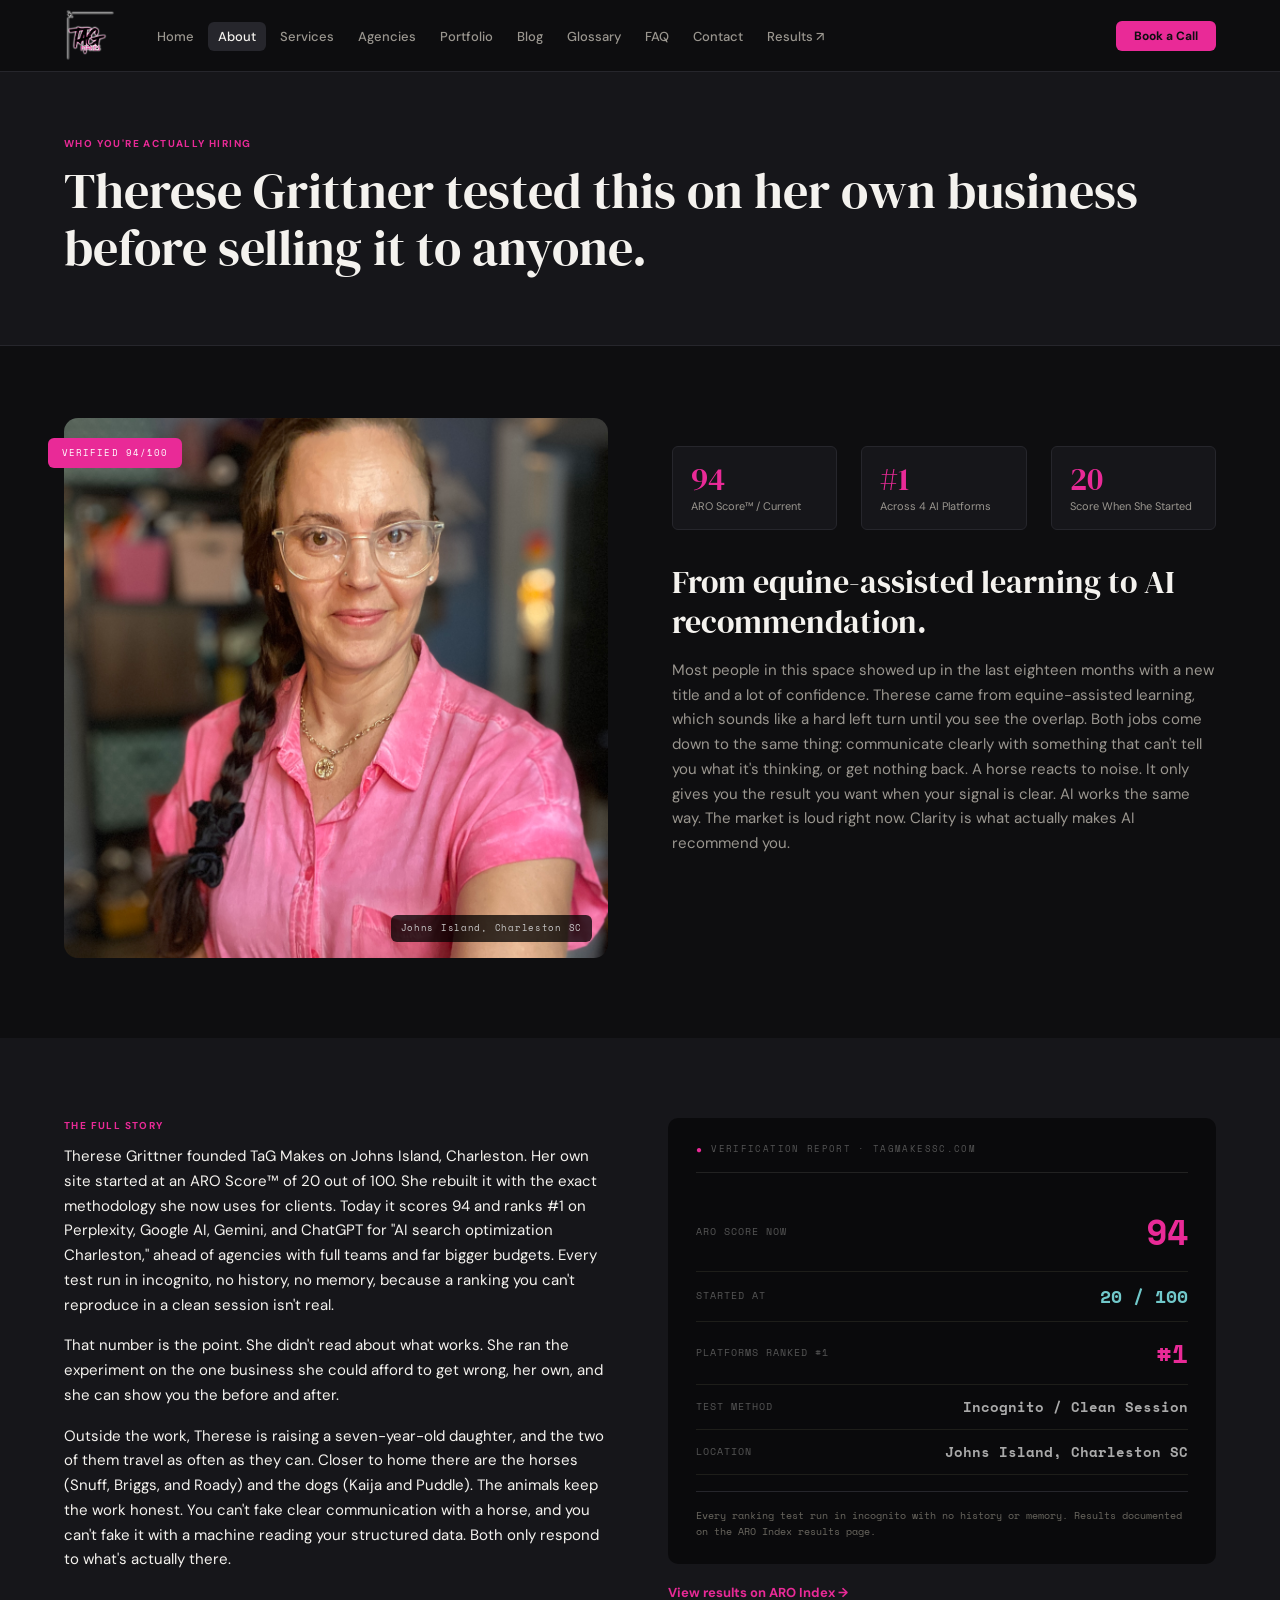
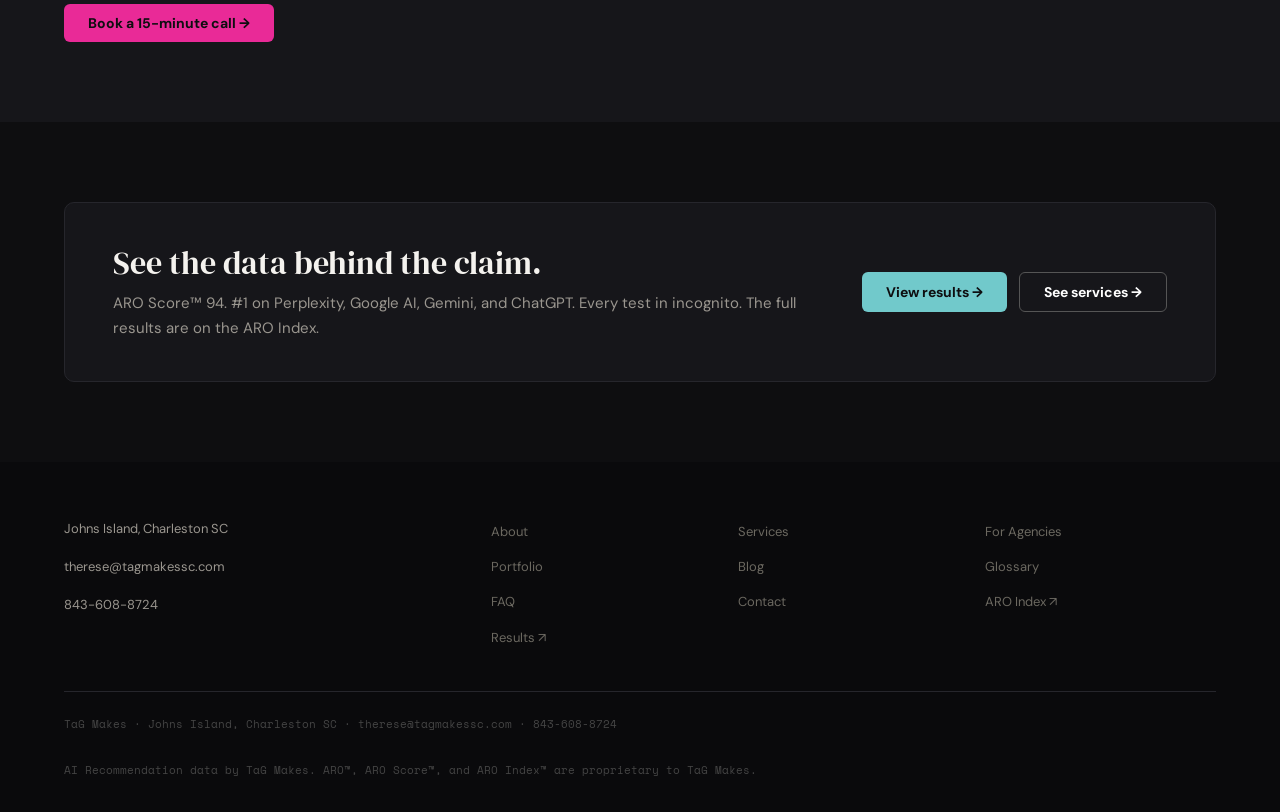
==== about.html @ 1ecbc543 "Initial commit: TaG Makes static site — 9 pages, dark theme, portfolio with real client entries Co-A" ====
<!DOCTYPE html>
<html lang="en">
<head>
  <meta charset="UTF-8">
  <meta name="viewport" content="width=device-width, initial-scale=1.0">
  <title>About Therese Grittner | TaG Makes</title>
  <meta name="description" content="Therese Grittner founded TaG Makes on Johns Island, Charleston. ARO Score 94. #1 AI search optimization. Tested the method on her own business first.">
  <link rel="preconnect" href="https://fonts.googleapis.com">
  <link rel="preconnect" href="https://fonts.gstatic.com" crossorigin>
  <link href="https://fonts.googleapis.com/css2?family=DM+Serif+Display&family=DM+Sans:wght@300;400;500;600;700&family=Space+Mono:wght@400;700&display=swap" rel="stylesheet">
  <link rel="stylesheet" href="assets/css/styles.css">
  <link rel="canonical" href="https://tagmakessc.com/about.html">
  <link rel="icon" type="image/png" sizes="64x64" href="assets/images/favicon-64.png">
  <link rel="icon" type="image/png" sizes="32x32" href="assets/images/favicon-32.png">
  <link rel="apple-touch-icon" href="assets/images/apple-touch-icon.png">
  <meta property="og:type" content="website">
  <meta property="og:site_name" content="TaG Makes">
  <meta property="og:title" content="About Therese Grittner | TaG Makes">
  <meta property="og:description" content="Therese Grittner founded TaG Makes on Johns Island, Charleston. ARO Score 94. #1 AI search optimization. Tested the method on her own business first.">
  <meta property="og:url" content="https://tagmakessc.com/about.html">
  <meta property="og:image" content="https://tagmakessc.com/assets/images/logo.png">
  <meta name="twitter:card" content="summary">
  <meta name="twitter:title" content="About Therese Grittner | TaG Makes">
  <meta name="twitter:description" content="Therese Grittner founded TaG Makes on Johns Island, Charleston. ARO Score 94. #1 AI search optimization.">

  <!-- JSON-LD Schemas -->
  <script type="application/ld+json">
  {
    "@context": "https://schema.org",
    "@type": "WebPage",
    "name": "About Therese Grittner | TaG Makes",
    "url": "https://tagmakessc.com/about.html",
    "author": {
      "@type": "Person",
      "name": "Therese Grittner"
    },
    "publisher": {
      "@type": "Organization",
      "name": "TaG Makes"
    }
  }
  </script>
  <script type="application/ld+json">
  {
    "@context": "https://schema.org",
    "@type": "LocalBusiness",
    "name": "TaG Makes",
    "url": "https://tagmakessc.com",
    "telephone": "843-608-8724",
    "email": "therese@tagmakessc.com",
    "address": {
      "@type": "PostalAddress",
      "streetAddress": "Johns Island",
      "addressLocality": "Charleston",
      "addressRegion": "SC",
      "addressCountry": "US"
    },
    "founder": {
      "@type": "Person",
      "name": "Therese Grittner"
    }
  }
  </script>
</head>
<body>

  <!-- NAV -->
  <nav class="navbar">
    <div class="nav-inner">
      <a href="index.html" class="nav-logo">
        <span class="logo-shimmer"><img src="assets/images/logo-outline.png" alt="TaG Makes"></span>
      </a>
      <button class="nav-toggle" aria-label="Toggle menu">☰</button>
      <ul class="nav-links">
        <li><a href="index.html">Home</a></li>
        <li><a href="about.html">About</a></li>
        <li><a href="services.html">Services</a></li>
        <li><a href="agencies.html">Agencies</a></li>
        <li><a href="portfolio.html">Portfolio</a></li>
        <li><a href="blog.html">Blog</a></li>
        <li><a href="glossary.html">Glossary</a></li>
        <li><a href="faq.html">FAQ</a></li>
        <li><a href="contact.html">Contact</a></li>
        <li><a href="https://aroindex.com/results" target="_blank" rel="noopener">Results ↗</a></li>
      </ul>
      <a href="https://calendar.app.google/eHQKyfF2PurXtnoN8" class="btn btn-pink btn-sm nav-cta" target="_blank" rel="noopener">Book a Call</a>
    </div>
  </nav>

  <!-- PAGE HEADER -->
  <div class="page-header">
    <div class="container">
      <div class="eyebrow">WHO YOU'RE ACTUALLY HIRING</div>
      <h1>Therese Grittner tested this on her own business before selling it to anyone.</h1>
    </div>
  </div>

  <!-- ABOUT HERO -->
  <section style="background: var(--cream-bg);">
    <div class="container">
      <div class="about-hero">
        <div class="about-photo">
          <img src="assets/images/therese1.jpg" alt="Therese Grittner, founder of TaG Makes, Johns Island Charleston SC">
          <div class="about-photo-badge">VERIFIED 94/100</div>
          <div class="about-photo-caption">Johns Island, Charleston SC</div>
        </div>
        <div class="about-body">
          <div class="about-stat-row">
            <div class="about-stat">
              <div class="num" data-count="94">94</div>
              <div class="lbl">ARO Score™ / Current</div>
            </div>
            <div class="about-stat">
              <div class="num">#1</div>
              <div class="lbl">Across 4 AI Platforms</div>
            </div>
            <div class="about-stat">
              <div class="num" data-count="20">20</div>
              <div class="lbl">Score When She Started</div>
            </div>
          </div>
          <h2 class="mt-32">From equine-assisted learning to AI recommendation.</h2>
          <p class="mt-16">Most people in this space showed up in the last eighteen months with a new title and a lot of confidence. Therese came from equine-assisted learning, which sounds like a hard left turn until you see the overlap. Both jobs come down to the same thing: communicate clearly with something that can't tell you what it's thinking, or get nothing back. A horse reacts to noise. It only gives you the result you want when your signal is clear. AI works the same way. The market is loud right now. Clarity is what actually makes AI recommend you.</p>
        </div>
      </div>
    </div>
  </section>

  <!-- THE STORY -->
  <section class="section white scroll-reveal">
    <div class="container">
      <div class="two-col">
        <div>
          <div class="eyebrow">THE FULL STORY</div>
          <p>Therese Grittner founded TaG Makes on Johns Island, Charleston. Her own site started at an ARO Score™ of 20 out of 100. She rebuilt it with the exact methodology she now uses for clients. Today it scores 94 and ranks #1 on Perplexity, Google AI, Gemini, and ChatGPT for "AI search optimization Charleston," ahead of agencies with full teams and far bigger budgets. Every test run in incognito, no history, no memory, because a ranking you can't reproduce in a clean session isn't real.</p>
          <p>That number is the point. She didn't read about what works. She ran the experiment on the one business she could afford to get wrong, her own, and she can show you the before and after.</p>
          <p>Outside the work, Therese is raising a seven-year-old daughter, and the two of them travel as often as they can. Closer to home there are the horses (Snuff, Briggs, and Roady) and the dogs (Kaija and Puddle). The animals keep the work honest. You can't fake clear communication with a horse, and you can't fake it with a machine reading your structured data. Both only respond to what's actually there.</p>
          <div class="mt-32">
            <a href="https://calendar.app.google/eHQKyfF2PurXtnoN8" class="btn btn-pink" target="_blank" rel="noopener">Book a 15-minute call →</a>
          </div>
        </div>
        <div>
          <div class="terminal-box scroll-reveal">
            <div class="terminal-header">Verification Report · tagmakessc.com</div>
            <div class="terminal-row">
              <span class="terminal-label">ARO SCORE NOW</span>
              <span class="terminal-value" style="font-size:2.2rem;"><span data-count="94">94</span></span>
            </div>
            <div class="terminal-row">
              <span class="terminal-label">STARTED AT</span>
              <span class="terminal-value teal">20 / 100</span>
            </div>
            <div class="terminal-row">
              <span class="terminal-label">PLATFORMS RANKED #1</span>
              <span class="terminal-value">#1</span>
            </div>
            <div class="terminal-row">
              <span class="terminal-label">TEST METHOD</span>
              <span class="terminal-value small">Incognito / Clean Session</span>
            </div>
            <div class="terminal-row">
              <span class="terminal-label">LOCATION</span>
              <span class="terminal-value small">Johns Island, Charleston SC</span>
            </div>
            <div class="proof-verified-note">Every ranking test run in incognito with no history or memory. Results documented on the ARO Index results page.</div>
          </div>
          <div class="mt-16">
            <a href="https://aroindex.com/results" target="_blank" rel="noopener" style="font-size:13px; color:var(--pink); font-weight:700;">View results on ARO Index →</a>
          </div>
        </div>
      </div>
    </div>
  </section>

  <!-- PROOF CALLOUT -->
  <section class="section cream scroll-reveal">
    <div class="container">
      <div class="cta-bar">
        <div>
          <h2>See the data behind the claim.</h2>
          <p>ARO Score™ 94. #1 on Perplexity, Google AI, Gemini, and ChatGPT. Every test in incognito. The full results are on the ARO Index.</p>
        </div>
        <div class="cta-bar-actions">
          <a href="https://aroindex.com/results" class="btn btn-teal" target="_blank" rel="noopener">View results →</a>
          <a href="services.html" class="btn btn-outline" style="color:#fff; border-color:#555;">See services →</a>
        </div>
      </div>
    </div>
  </section>

  <!-- FOOTER -->
  <footer class="footer">
    <div class="container">
      <div class="footer-inner">
        <div class="footer-brand">
          
          <p>Johns Island, Charleston SC</p>
          <p>therese@tagmakessc.com</p>
          <p>843-608-8724</p>
        </div>
        <div class="footer-links">
          <a href="about.html">About</a>
          <a href="services.html">Services</a>
          <a href="agencies.html">For Agencies</a>
          <a href="portfolio.html">Portfolio</a>
          <a href="blog.html">Blog</a>
          <a href="glossary.html">Glossary</a>
          <a href="faq.html">FAQ</a>
          <a href="contact.html">Contact</a>
          <a href="https://aroindex.com" target="_blank" rel="noopener">ARO Index ↗</a>
          <a href="https://aroindex.com/results" target="_blank" rel="noopener">Results ↗</a>
        </div>
      </div>
      <div class="footer-bottom">
        <p>TaG Makes · Johns Island, Charleston SC · therese@tagmakessc.com · 843-608-8724</p>
        <p>AI Recommendation data by TaG Makes. ARO™, ARO Score™, and ARO Index™ are proprietary to TaG Makes.</p>
      </div>
    </div>
  </footer>

  <script src="assets/js/main.js"></script>
</body>
</html>
---- assets/css/styles.css ----
/* ===================================================
   TaG MAKES — Design System + Retro Tech Researcher
   tagmakessc.com | DM Serif Display + DM Sans + Space Mono
   =================================================== */

/* ----- Google Fonts loaded in HTML head ----- */

/* ----- CSS Custom Properties ----- */
:root {
  --pink: #E92a97;
  --pink-hover: #c4157e;
  --teal: #71C9CB;
  --teal-hover: #50b5b7;
  --bg-base: #0E0E10;
  --surface: #16161A;
  --border: #26262C;
  --text-primary: #F4F2EE;
  --text-muted: #9A968F;
  /* Legacy aliases — existing HTML uses these via var() */
  --cream-bg: #0E0E10;
  --cream-card: #16161A;
  --white: #16161A;
  --ink: #F4F2EE;       /* was dark text; now primary text — color: var(--ink) will be light */
  --muted: #9A968F;
  --soft-muted: #6B6860;
  --border-dark: #2e2e36;
  --inner-border: #26262C;
  --charcoal: #F4F2EE;
  --score-pill-bg: #26262C;
  --terminal-bg: #0A0A0C;
  --terminal-green: #71C9CB;
  --dot-size: 1px;
  --dot-space: 22px;
  --paper-texture: rgba(0,0,0,0.2);
  --radius-sm: 6px;
  --radius-md: 10px;
  --radius-lg: 14px;
  --shadow-card: 0 2px 12px rgba(0,0,0,0.4);
  --shadow-lift: 0 6px 28px rgba(0,0,0,0.55);
  --max-width: 1120px;
  --nav-height: 72px;
}

/* ----- Reset ----- */
*, *::before, *::after { box-sizing: border-box; margin: 0; padding: 0; }
html { scroll-behavior: smooth; }
body {
  font-family: 'DM Sans', sans-serif;
  font-size: 15px;
  line-height: 1.65;
  color: #F4F2EE;
  background: #0E0E10;
}
img { max-width: 100%; height: auto; display: block; }
a { color: inherit; text-decoration: none; }
ul { list-style: none; }

/* ----- Container ----- */
.container {
  width: 100%;
  max-width: 100%;
  margin: 0 auto;
  padding: 0 clamp(24px, 5vw, 80px);
}

/* ----- Typography ----- */
h1, h2, h3, .serif { font-family: 'DM Serif Display', serif; font-weight: 400; }
h1 { font-size: clamp(2rem, 4.5vw, 3.1rem); line-height: 1.15; }
h2 { font-size: clamp(1.45rem, 2.8vw, 2rem); line-height: 1.25; }
h3 { font-size: 1.2rem; line-height: 1.3; }
p { margin-bottom: 1rem; }
p:last-child { margin-bottom: 0; }
.mono { font-family: 'Space Mono', monospace; }
strong { font-weight: 700; }

/* ----- Eyebrow Labels ----- */
.eyebrow {
  font-size: 10px;
  font-weight: 700;
  text-transform: uppercase;
  letter-spacing: 0.14em;
  color: var(--pink);
  margin-bottom: 10px;
  font-family: 'DM Sans', sans-serif;
}
.eyebrow.teal { color: var(--teal); }
.eyebrow.pink { color: var(--pink); }
.eyebrow.ink  { color: var(--muted); }

/* ----- Section Divider (Research Journal style) ----- */
.section-rule {
  display: flex;
  align-items: center;
  gap: 16px;
  margin-bottom: 48px;
}
.section-rule::before,
.section-rule::after {
  content: '';
  flex: 1;
  height: 1px;
  background: #26262C;
}
.section-rule span {
  font-family: 'Space Mono', monospace;
  font-size: 10px;
  color: #6B6860;
  text-transform: uppercase;
  letter-spacing: 0.1em;
  white-space: nowrap;
}

/* ----- Dot-Grid Background Texture ----- */
.dot-grid {
  background-image: radial-gradient(circle, #26262C var(--dot-size), transparent var(--dot-size));
  background-size: var(--dot-space) var(--dot-space);
}

/* ----- Buttons ----- */
.btn {
  display: inline-flex;
  align-items: center;
  gap: 8px;
  padding: 12px 24px;
  border-radius: var(--radius-sm);
  font-family: 'DM Sans', sans-serif;
  font-weight: 700;
  font-size: 14px;
  cursor: pointer;
  border: none;
  transition: all 0.2s ease;
  text-decoration: none;
  line-height: 1;
}
.btn:hover { transform: translateY(-1px); }
.btn-pink  { background: var(--pink); color: #0E0E10; }
.btn-pink:hover  { background: var(--pink-hover); }
.btn-dark  { background: #0A0A0C; color: #F4F2EE; }
.btn-dark:hover  { background: #16161A; }
.btn-teal  { background: var(--teal); color: #0E0E10; }
.btn-teal:hover  { background: var(--teal-hover); }
.btn-outline {
  background: transparent;
  color: var(--pink);
  border: 1.5px solid var(--pink);
}
.btn-outline:hover { background: rgba(233,42,151,0.08); border-color: var(--pink); }
.btn-sm { padding: 9px 18px; font-size: 12px; }
.btn-lg { padding: 16px 32px; font-size: 15px; }

/* ----- Cards ----- */
.card {
  background: var(--surface);
  border: 1.5px solid var(--border);
  border-radius: var(--radius-md);
  padding: 24px 28px;
  box-shadow: var(--shadow-card);
}
.card-inner {
  background: #0E0E10;
  border: 1.5px solid var(--border);
  border-radius: var(--radius-sm);
  padding: 16px 20px;
}

/* ----- Score Pill ----- */
.score-pill {
  display: inline-flex;
  align-items: center;
  justify-content: center;
  background: #26262C;
  color: #F4F2EE;
  border-radius: var(--radius-sm);
  padding: 5px 12px;
  font-family: 'DM Serif Display', serif;
  font-size: 1.1rem;
  min-width: 52px;
}

/* ----- Rank Pills ----- */
.rank-pill {
  display: inline-flex;
  min-width: 34px;
  height: 34px;
  align-items: center;
  justify-content: center;
  border-radius: 999px;
  font-weight: 700;
  font-size: 13px;
  background: var(--surface);
  border: 1.5px solid var(--border);
  color: var(--muted);
}
.rank-pill.rank-1 { background: rgba(233,42,151,0.1); border-color: var(--pink); color: var(--pink); }
.rank-pill.rank-2 { background: rgba(113,201,203,0.1); border-color: var(--teal); color: var(--teal); }

/* ----- Terminal Stats Box (Retro Tech) ----- */
.terminal-box {
  background: var(--terminal-bg);
  border-radius: var(--radius-md);
  padding: 24px 28px;
  font-family: 'Space Mono', monospace;
}
.terminal-header {
  font-size: 9px;
  color: #555;
  text-transform: uppercase;
  letter-spacing: 0.15em;
  margin-bottom: 20px;
  padding-bottom: 14px;
  border-bottom: 1px solid #222;
  display: flex;
  align-items: center;
  gap: 8px;
}
.terminal-header::before {
  content: '●';
  color: var(--pink);
  font-size: 10px;
}
.terminal-row {
  display: flex;
  justify-content: space-between;
  align-items: center;
  padding: 10px 0;
  border-bottom: 1px solid #1e1e1a;
}
.terminal-row:last-child { border-bottom: none; }
.terminal-label { font-size: 10px; color: #555; text-transform: uppercase; letter-spacing: 0.1em; }
.terminal-value { font-size: 1.6rem; color: var(--pink); font-weight: 700; }
.terminal-value.teal { color: var(--teal); font-size: 1.1rem; }
.terminal-value.small { font-size: 0.9rem; color: #aaa; }

/* ----- Browser Screenshot Frame (Proof) ----- */
.proof-frame {
  border: 1.5px solid var(--border);
  border-radius: var(--radius-md);
  overflow: hidden;
  box-shadow: var(--shadow-lift);
}
.proof-frame-bar {
  background: var(--surface);
  padding: 10px 14px;
  display: flex;
  align-items: center;
  gap: 8px;
  border-bottom: 1.5px solid var(--border);
}
.proof-frame-dot {
  width: 11px; height: 11px;
  border-radius: 50%;
  background: #26262C;
  flex-shrink: 0;
}
.proof-frame-url {
  font-family: 'Space Mono', monospace;
  font-size: 10px;
  color: #9A968F;
  background: #0A0A0C;
  border: 1px solid var(--border);
  border-radius: 4px;
  padding: 4px 10px;
  flex: 1;
  overflow: hidden;
  white-space: nowrap;
  text-overflow: ellipsis;
}
.proof-frame img { width: 100%; display: block; }

/* ----- Research Tag (Retro filing-card label) ----- */
.research-tag {
  display: inline-flex;
  align-items: center;
  gap: 6px;
  font-family: 'Space Mono', monospace;
  font-size: 9px;
  text-transform: uppercase;
  letter-spacing: 0.1em;
  color: #9A968F;
  border: 1px solid #26262C;
  border-radius: 4px;
  padding: 3px 9px;
  background: #16161A;
}
.research-tag.pink { color: var(--pink); border-color: var(--pink); background: rgba(233,42,151,0.08); }
.research-tag.teal { color: var(--teal); border-color: var(--teal); background: rgba(113,201,203,0.08); }

/* ===================== NAVIGATION ===================== */
.navbar {
  position: sticky;
  top: 0;
  z-index: 100;
  background: rgba(14,14,16,0.95);
  backdrop-filter: blur(12px);
  -webkit-backdrop-filter: blur(12px);
  border-bottom: 1.5px solid var(--border);
  height: var(--nav-height);
}
.nav-inner {
  display: flex;
  align-items: center;
  gap: 32px;
  height: var(--nav-height);
  width: 100%;
  padding: 0 clamp(24px, 5vw, 80px);
}
.nav-logo img,
.nav-logo video { height: 64px; width: auto; display: block; }

/* ----- Logo glow pulse animation ----- */
.logo-shimmer {
  display: inline-block;
  position: relative;
}
.logo-shimmer img {
  display: block;
  height: 64px;
  width: auto;
  animation: logo-glow 3s ease-in-out infinite;
}
@keyframes logo-glow {
  0%   { filter: drop-shadow(0 0 4px rgba(233,42,151,0.3)); }
  50%  { filter: drop-shadow(0 0 12px rgba(233,42,151,0.75)) drop-shadow(0 0 24px rgba(233,42,151,0.35)); }
  100% { filter: drop-shadow(0 0 4px rgba(233,42,151,0.3)); }
}
.nav-links {
  display: flex;
  align-items: center;
  gap: 4px;
  flex: 1;
}
.nav-links a {
  font-size: 13px;
  font-weight: 500;
  color: #9A968F;
  padding: 6px 10px;
  border-radius: 6px;
  transition: color 0.15s, background 0.15s;
}
.nav-links a:hover,
.nav-links a.active { color: #F4F2EE; background: #26262C; }
.nav-cta { margin-left: auto; flex-shrink: 0; }
.nav-toggle {
  display: none;
  background: none;
  border: none;
  cursor: pointer;
  padding: 8px;
  color: #F4F2EE;
  font-size: 22px;
  margin-left: auto;
}

/* ===================== HERO ===================== */
.hero {
  overflow: hidden;
  position: relative;
}

/* Split hero — text left, photo right, full viewport height */
.hero-split {
  min-height: 80vh;
  display: grid;
  grid-template-columns: 1fr 1fr;
  padding: 0;
  gap: 0;
}

/* Left: all text content, vertically centered */
.hero-split-left {
  display: flex;
  flex-direction: column;
  justify-content: center;
  padding: 80px clamp(32px, 4vw, 64px) 80px clamp(24px, 5vw, 80px);
  position: relative;
  z-index: 2;
}
.hero-split-left .eyebrow { margin-bottom: 18px; }
.hero-split-left h1 {
  font-size: clamp(2.2rem, 3.8vw, 3.6rem);
  line-height: 1.1;
  margin-bottom: 24px;
}
.hero-sub {
  font-size: 16px;
  color: var(--muted);
  line-height: 1.7;
  margin-bottom: 36px;
  max-width: 520px;
}
.hero-actions {
  display: flex;
  gap: 12px;
  flex-wrap: wrap;
  align-items: center;
}
.hero-score-float {
  display: inline-flex;
  align-items: center;
  gap: 12px;
  background: var(--surface);
  border: 1.5px solid var(--border);
  border-radius: var(--radius-md);
  padding: 12px 18px;
  box-shadow: 0 4px 20px rgba(0,0,0,0.5);
  width: fit-content;
}
.score-big {
  font-family: 'DM Serif Display', serif;
  font-size: 2.2rem;
  color: var(--pink);
  line-height: 1;
}
.score-label {
  font-size: 11px;
  color: var(--muted);
  line-height: 1.3;
}
.score-label strong {
  display: block;
  color: #F4F2EE;
  font-size: 13px;
}

/* Right: photo fills height, fades out at bottom, pink glow */
.hero-split-right {
  position: relative;
  overflow: hidden;
}
.hero-split-right img {
  width: 100%;
  height: 100%;
  object-fit: cover;
  object-position: top center;
  display: block;
}
/* Pink glow over photo — doubled intensity */
.hero-split-right::before {
  content: '';
  position: absolute;
  inset: 0;
  background: radial-gradient(ellipse 100% 60% at 50% 85%, rgba(233,42,151,0.10) 0%, transparent 70%);
  z-index: 1;
  pointer-events: none;
}
/* Left-edge fade so photo bleeds into content */
.hero-split-right::after {
  content: '';
  position: absolute;
  top: 0; left: 0; bottom: 0;
  width: 28%;
  background: linear-gradient(to right, #0E0E10, transparent);
  z-index: 2;
  pointer-events: none;
}
/* Bottom gradient — photo fades to black */
.hero-photo-bottom-fade {
  position: absolute;
  bottom: 0; left: 0; right: 0;
  height: 42%;
  background: linear-gradient(to bottom, transparent, #0E0E10);
  z-index: 3;
  pointer-events: none;
}

/* ===================== SECTIONS ===================== */
.section { padding: 80px 0; }
.section.cream { background: #0E0E10; }
.section.white { background: #16161A; }
.section.dark  { background: #0A0A0C; color: #F4F2EE; }
.section.dark .eyebrow { color: var(--teal); }
.section.dark h2 { color: #F4F2EE; }
.section.dark p { color: #9A968F; }
.section-header { margin-bottom: 48px; }
.section-header h2 { margin-bottom: 12px; }
.section-header p { color: var(--muted); font-size: 16px; max-width: 640px; }

/* Two-column layout */
.two-col {
  display: grid;
  grid-template-columns: 1fr 1fr;
  gap: 56px;
  align-items: start;
}
.two-col.center { align-items: center; }
.three-col {
  display: grid;
  grid-template-columns: repeat(3, 1fr);
  gap: 24px;
}
.four-col {
  display: grid;
  grid-template-columns: repeat(4, 1fr);
  gap: 20px;
}

/* Numbered steps */
.steps { display: flex; flex-direction: column; gap: 24px; }
.step {
  display: flex;
  gap: 20px;
  align-items: flex-start;
}
.step-num {
  flex-shrink: 0;
  width: 40px;
  height: 40px;
  border-radius: 50%;
  background: var(--surface);
  border: 1.5px solid var(--border);
  display: flex;
  align-items: center;
  justify-content: center;
  font-family: 'DM Serif Display', serif;
  font-size: 1.1rem;
  color: var(--pink);
}
.step-content h3 { margin-bottom: 6px; }
.step-content p { color: #9A968F; font-size: 14px; margin: 0; }

/* ===================== PROOF SECTION ===================== */
.proof-section {
  padding: 80px 0;
  background: #16161A;
}
.proof-inner {
  display: grid;
  grid-template-columns: 1fr 1.1fr;
  gap: 56px;
  align-items: center;
}
.proof-stats { display: flex; flex-direction: column; gap: 16px; }
.proof-verified-note {
  font-family: 'Space Mono', monospace;
  font-size: 10px;
  color: #6B6860;
  margin-top: 16px;
  padding-top: 16px;
  border-top: 1px solid #26262C;
  line-height: 1.6;
}

/* ===================== PRICING ===================== */
.pricing-grid {
  display: grid;
  grid-template-columns: repeat(auto-fit, minmax(240px, 1fr));
  gap: 20px;
}
.price-card {
  background: var(--surface);
  border: 1.5px solid var(--border);
  border-radius: var(--radius-md);
  padding: 28px;
  box-shadow: var(--shadow-card);
  display: flex;
  flex-direction: column;
  gap: 12px;
}
.price-card.featured {
  border-color: var(--pink);
  background: rgba(233,42,151,0.04);
}
.price-tag {
  font-family: 'DM Serif Display', serif;
  font-size: 2rem;
  color: #F4F2EE;
  line-height: 1;
}
.price-tag .price-period {
  font-family: 'DM Sans', sans-serif;
  font-size: 13px;
  color: var(--muted);
  font-weight: 400;
}
.price-card h3 { font-size: 1rem; font-family: 'DM Sans', sans-serif; font-weight: 700; }
.price-card p { color: var(--muted); font-size: 13px; line-height: 1.6; }
.price-card .btn { margin-top: auto; }

/* ===================== DARK CTA BAR ===================== */
.cta-bar {
  background: #16161A;
  border: 1px solid #26262C;
  border-radius: var(--radius-md);
  padding: 40px 48px;
  display: flex;
  align-items: center;
  justify-content: space-between;
  gap: 32px;
}
.cta-bar h2 { color: #F4F2EE; margin-bottom: 8px; }
.cta-bar p { color: #9A968F; font-size: 15px; margin: 0; }
.cta-bar-actions { display: flex; gap: 12px; flex-shrink: 0; }

/* ===================== GLOSSARY ===================== */
.glossary-grid {
  display: grid;
  grid-template-columns: repeat(auto-fill, minmax(320px, 1fr));
  gap: 20px;
}
.glossary-card {
  background: var(--surface);
  border: 1.5px solid var(--border);
  border-radius: var(--radius-md);
  padding: 24px 26px;
  box-shadow: var(--shadow-card);
  position: relative;
  overflow: hidden;
}
.glossary-card::before {
  content: '';
  position: absolute;
  top: 0; left: 0; right: 0;
  height: 3px;
  background: var(--teal);
}
.glossary-card.acronym::before { background: var(--pink); }
.glossary-card .term {
  font-family: 'DM Serif Display', serif;
  font-size: 1.15rem;
  margin-bottom: 6px;
}
.glossary-card .term .acronym-badge {
  font-family: 'Space Mono', monospace;
  font-size: 10px;
  color: var(--pink);
  border: 1px solid var(--pink);
  border-radius: 4px;
  padding: 2px 7px;
  margin-left: 8px;
  vertical-align: middle;
}
.glossary-card .catch {
  margin-top: 12px;
  padding-top: 12px;
  border-top: 1px dashed #26262C;
  font-size: 12px;
  color: #9A968F;
  font-style: italic;
}

/* ===================== FAQ ===================== */
.faq-list { display: flex; flex-direction: column; gap: 16px; }
.faq-item {
  background: var(--surface);
  border: 1.5px solid var(--border);
  border-radius: var(--radius-md);
  overflow: hidden;
  box-shadow: var(--shadow-card);
}
.faq-question {
  padding: 20px 24px;
  cursor: pointer;
  display: flex;
  justify-content: space-between;
  align-items: center;
  gap: 16px;
  font-weight: 700;
  font-size: 15px;
  transition: background 0.15s;
  border: none;
  background: none;
  width: 100%;
  text-align: left;
  color: #F4F2EE;
  font-family: 'DM Sans', sans-serif;
}
.faq-question:hover { background: #26262C; }
.faq-question.open { background: #26262C; }
.faq-icon {
  flex-shrink: 0;
  width: 24px; height: 24px;
  border-radius: 50%;
  background: #0E0E10;
  border: 1.5px solid #26262C;
  display: flex;
  align-items: center;
  justify-content: center;
  font-size: 14px;
  color: #9A968F;
  transition: all 0.2s;
}
.faq-question.open .faq-icon {
  background: var(--pink);
  border-color: var(--pink);
  color: #fff;
  transform: rotate(45deg);
}
.faq-answer {
  display: none;
  padding: 0 24px 20px;
  font-size: 14px;
  color: #9A968F;
  line-height: 1.75;
  border-top: 1px solid #26262C;
}
.faq-answer.open { display: block; }

/* ===================== FOOTER ===================== */
.footer {
  background: #0A0A0C;
  color: #aaa;
  padding: 56px 0 32px;
}
.footer-inner {
  display: grid;
  grid-template-columns: 1fr 2fr;
  gap: 64px;
  margin-bottom: 40px;
}
.footer-brand img { margin-bottom: 14px; }
.footer-brand p { font-size: 13px; line-height: 1.7; color: #9A968F; }
.footer-links {
  display: grid;
  grid-template-columns: repeat(3, 1fr);
  gap: 8px 16px;
  align-content: start;
}
.footer-links a {
  font-size: 13px;
  color: #6B6860;
  padding: 3px 0;
  transition: color 0.15s;
}
.footer-links a:hover { color: #F4F2EE; }
.footer-bottom {
  border-top: 1px solid #26262C;
  padding-top: 24px;
  display: flex;
  justify-content: space-between;
  align-items: center;
  flex-wrap: wrap;
  gap: 12px;
}
.footer-bottom p { font-size: 11px; color: #444; font-family: 'Space Mono', monospace; line-height: 1.6; }

/* ===================== ABOUT PAGE ===================== */
.about-hero {
  display: grid;
  grid-template-columns: 1fr 1fr;
  gap: 64px;
  align-items: start;
  padding: 72px 0 80px;
}
.about-photo {
  position: relative;
}
.about-photo img {
  border-radius: var(--radius-lg);
  width: 100%;
  object-fit: cover;
  max-height: 540px;
}
.about-photo-caption {
  position: absolute;
  bottom: 16px;
  right: 16px;
  background: rgba(0,0,0,0.75);
  color: #ccc;
  font-family: 'Space Mono', monospace;
  font-size: 9px;
  padding: 6px 10px;
  border-radius: 6px;
  letter-spacing: 0.08em;
}
.about-photo-badge {
  position: absolute;
  top: 20px;
  left: -16px;
  background: var(--pink);
  color: #fff;
  font-family: 'Space Mono', monospace;
  font-size: 9px;
  padding: 8px 14px;
  border-radius: 6px;
  text-transform: uppercase;
  letter-spacing: 0.12em;
}
.about-body h2 { margin-bottom: 16px; }
.about-body p { color: var(--muted); }
.about-stat-row {
  display: flex;
  gap: 24px;
  margin-top: 28px;
  flex-wrap: wrap;
}
.about-stat {
  flex: 1;
  min-width: 120px;
  background: var(--surface);
  border: 1.5px solid var(--border);
  border-radius: var(--radius-sm);
  padding: 16px 18px;
}
.about-stat .num {
  font-family: 'DM Serif Display', serif;
  font-size: 2rem;
  color: var(--pink);
  line-height: 1;
  margin-bottom: 4px;
}
.about-stat .lbl { font-size: 11px; color: #9A968F; line-height: 1.3; }

/* ===================== SERVICES PAGE ===================== */
.service-block {
  background: var(--surface);
  border: 1.5px solid var(--border);
  border-radius: var(--radius-md);
  padding: 40px 44px;
  margin-bottom: 24px;
  box-shadow: var(--shadow-card);
}
.service-block.featured { border-color: var(--pink); }
.service-block h3 {
  font-size: 1.35rem;
  margin-bottom: 6px;
}
.service-block .price {
  font-family: 'DM Serif Display', serif;
  font-size: 2.4rem;
  color: var(--pink);
  line-height: 1;
  margin-bottom: 16px;
}
.service-block .price span {
  font-family: 'DM Sans', sans-serif;
  font-size: 14px;
  color: var(--muted);
  font-weight: 400;
}
.service-block p { color: #9A968F; }

/* Retainer pair */
.retainer-pair {
  display: grid;
  grid-template-columns: 1fr 1fr;
  gap: 20px;
}

/* ===================== CONTACT PAGE ===================== */
.contact-methods {
  display: grid;
  grid-template-columns: 1fr 1fr;
  gap: 24px;
  margin-bottom: 48px;
}
.contact-card {
  background: var(--surface);
  border: 1.5px solid var(--border);
  border-radius: var(--radius-md);
  padding: 32px 36px;
  box-shadow: var(--shadow-card);
}
.contact-card h3 { margin-bottom: 8px; }
.contact-card p { color: var(--muted); font-size: 14px; margin-bottom: 20px; }
.contact-details {
  background: #0A0A0C;
  border: 1.5px solid var(--border);
  border-radius: var(--radius-md);
  padding: 28px 32px;
  display: flex;
  gap: 40px;
  flex-wrap: wrap;
}
.contact-detail-item { font-size: 14px; }
.contact-detail-item .label {
  font-family: 'Space Mono', monospace;
  font-size: 9px;
  text-transform: uppercase;
  letter-spacing: 0.12em;
  color: #6B6860;
  margin-bottom: 4px;
}
.contact-detail-item a { color: var(--ink); }
.contact-detail-item a:hover { color: var(--pink); }

/* ===================== PAGE HEADER ===================== */
.page-header {
  padding: 64px 0 56px;
  border-bottom: 1.5px solid var(--border);
  background: var(--surface);
}
.page-header h1 { margin-bottom: 12px; }
.page-header p { color: var(--muted); font-size: 16px; max-width: 640px; }

/* ===================== AGENCY PAGE ===================== */
.agency-rule-item {
  display: flex;
  gap: 16px;
  align-items: flex-start;
  padding: 20px 0;
  border-bottom: 1px solid #26262C;
}
.agency-rule-item:last-child { border-bottom: none; }
.agency-rule-num {
  flex-shrink: 0;
  font-family: 'Space Mono', monospace;
  font-size: 11px;
  color: var(--teal);
  padding-top: 2px;
}
.agency-rule-text h4 { margin-bottom: 4px; font-size: 15px; }
.agency-rule-text p { color: #9A968F; font-size: 14px; margin: 0; }

/* ===================== CONTACT FORM ===================== */
.contact-form-wrap { max-width: 620px; }
.form-group { margin-bottom: 20px; }
.form-group label {
  display: block;
  font-family: 'Space Mono', monospace;
  font-size: 9px;
  text-transform: uppercase;
  letter-spacing: 0.12em;
  color: var(--soft-muted);
  margin-bottom: 6px;
}
.form-group input,
.form-group textarea {
  width: 100%;
  padding: 12px 16px;
  background: #16161A;
  border: 1.5px solid #26262C;
  border-radius: var(--radius-sm);
  font-family: 'DM Sans', sans-serif;
  font-size: 14px;
  color: #F4F2EE;
  transition: border-color 0.2s;
  box-sizing: border-box;
}
.form-group input::placeholder,
.form-group textarea::placeholder { color: #6B6860; }
.form-group input:focus,
.form-group textarea:focus { outline: none; border-color: var(--pink); }
.form-group textarea { min-height: 140px; resize: vertical; }
.form-success {
  display: none;
  padding: 16px 20px;
  background: rgba(34,197,94,0.1);
  border: 1.5px solid rgba(34,197,94,0.3);
  border-radius: var(--radius-sm);
  color: #4ade80;
  font-size: 14px;
  margin-top: 16px;
}
.form-error {
  display: none;
  padding: 16px 20px;
  background: rgba(239,68,68,0.1);
  border: 1.5px solid rgba(239,68,68,0.3);
  border-radius: var(--radius-sm);
  color: #f87171;
  font-size: 14px;
  margin-top: 16px;
}

/* ===================== ANIMATIONS ===================== */
@keyframes fadeUp {
  from { opacity: 0; transform: translateY(20px); }
  to   { opacity: 1; transform: translateY(0); }
}
.fade-up { animation: fadeUp 0.5s ease forwards; }

@keyframes blink {
  0%, 100% { opacity: 1; }
  50% { opacity: 0; }
}
.cursor-blink::after {
  content: '|';
  animation: blink 1s step-start infinite;
  color: var(--pink);
  font-family: 'Space Mono', monospace;
  margin-left: 2px;
}

@media (prefers-reduced-motion: reduce) {
  .scroll-reveal-el { opacity: 1 !important; transform: none !important; transition: none !important; }
  .fade-up { animation: none; }
}

/* ===================== UTILITY ===================== */
.text-pink  { color: var(--pink); }
.text-teal  { color: var(--teal); }
.text-muted { color: var(--muted); }
.text-ink   { color: var(--ink); }
.text-sm    { font-size: 13px; }
.text-xs    { font-size: 11px; }
.mt-8  { margin-top: 8px; }
.mt-12 { margin-top: 12px; }
.mt-16 { margin-top: 16px; }
.mt-24 { margin-top: 24px; }
.mt-32 { margin-top: 32px; }
.mt-48 { margin-top: 48px; }
.mb-8  { margin-bottom: 8px; }
.mb-12 { margin-bottom: 12px; }
.mb-16 { margin-bottom: 16px; }
.mb-24 { margin-bottom: 24px; }
.mb-32 { margin-bottom: 32px; }
.mb-48 { margin-bottom: 48px; }
.gap-8 { gap: 8px; }

/* ===================== RESPONSIVE ===================== */
@media (max-width: 860px) {
  :root { --nav-height: 64px; }
  .container { padding: 0 clamp(16px, 4vw, 32px); }
  .nav-links, .nav-cta { display: none; }
  .nav-toggle { display: flex; }
  .nav-links.open {
    display: flex;
    flex-direction: column;
    position: absolute;
    top: var(--nav-height);
    left: 0; right: 0;
    background: #0E0E10;
    border-bottom: 1.5px solid #26262C;
    padding: 16px 20px 24px;
    gap: 4px;
    z-index: 99;
  }
  .nav-links.open .nav-cta-mobile {
    display: block;
    margin-top: 12px;
  }
  .hero-split { grid-template-columns: 1fr; min-height: auto; }
  .hero-split-right { height: 55vw; min-height: 280px; max-height: 420px; order: -1; }
  .hero-split-left { padding: 40px clamp(20px, 5vw, 48px) 56px; }
  .hero-split-left h1 { font-size: clamp(1.8rem, 5vw, 2.6rem); }
  .hero-score-float { width: 100%; justify-content: flex-start; }
  .two-col { grid-template-columns: 1fr; gap: 40px; }
  .three-col { grid-template-columns: 1fr 1fr; }
  .proof-inner { grid-template-columns: 1fr; gap: 40px; }
  .about-hero { grid-template-columns: 1fr; gap: 40px; }
  .footer-inner { grid-template-columns: 1fr; gap: 40px; }
  .footer-links { grid-template-columns: repeat(2, 1fr); }
  .cta-bar { flex-direction: column; text-align: center; padding: 32px 28px; }
  .cta-bar-actions { justify-content: center; }
  .service-block { padding: 28px 24px; }
  .retainer-pair { grid-template-columns: 1fr; }
  .contact-methods { grid-template-columns: 1fr; }
}
@media (max-width: 560px) {
  h1 { font-size: 1.75rem; }
  h2 { font-size: 1.35rem; }
  .section { padding: 56px 0; }
  .three-col { grid-template-columns: 1fr; }
  .four-col  { grid-template-columns: 1fr 1fr; }
  .pricing-grid { grid-template-columns: 1fr; }
  .hero { padding: 48px 0 56px; }
  .hero-split-left h1 { font-size: 1.75rem; }
  .score-big { font-size: 1.8rem; }
  .page-header { padding: 40px 0 36px; }
  .about-stat-row { flex-direction: column; }
  .footer-links { grid-template-columns: 1fr; }
  .glossary-grid { grid-template-columns: 1fr; }
  .contact-details { flex-direction: column; gap: 20px; }
}

/* ===================== PORTFOLIO PAGE ===================== */
.portfolio-grid { display: flex; flex-direction: column; gap: 20px; }
.portfolio-card {
  background: var(--surface);
  border: 1.5px solid var(--border);
  border-radius: var(--radius-md);
  padding: 32px 36px;
  box-shadow: var(--shadow-card);
  display: grid;
  grid-template-columns: 1fr auto;
  gap: 24px;
  align-items: start;
}
.portfolio-card.placeholder { border-style: dashed; opacity: 0.7; }
.portfolio-score {
  font-family: 'Space Mono', monospace;
  font-size: 1.4rem;
  font-weight: 700;
  color: var(--pink);
  line-height: 1;
  white-space: nowrap;
}
.portfolio-score .before { color: var(--text-muted); font-size: 0.85rem; }
.portfolio-meta { font-size: 12px; color: var(--text-muted); margin: 6px 0 12px; font-family: 'Space Mono', monospace; text-transform: uppercase; letter-spacing: 0.08em; }
.portfolio-card h3 { font-size: 1.1rem; margin-bottom: 4px; }
.portfolio-card p { color: var(--text-muted); font-size: 14px; margin: 0; }
.portfolio-link { font-size: 13px; color: var(--pink); font-weight: 700; display: inline-block; margin-top: 14px; }
.placeholder-note { font-family: 'Space Mono', monospace; font-size: 10px; color: var(--teal); border: 1px solid var(--teal); border-radius: 4px; padding: 2px 8px; display: inline-block; margin-bottom: 12px; text-transform: uppercase; letter-spacing: 0.1em; }

/* Evolution context bar */
.portfolio-evolution {
  background: #16161A;
  border-bottom: 1.5px solid var(--border);
  padding: 40px 0;
}
.evolution-inner {
  display: flex;
  align-items: flex-start;
  gap: 32px;
}
.evolution-block { flex: 1; }
.evolution-block p { font-size: 14px; color: var(--muted); margin: 8px 0 0; line-height: 1.7; }
.evolution-arrow {
  font-size: 1.4rem;
  color: var(--border);
  padding-top: 28px;
  flex-shrink: 0;
}
@media (max-width: 600px) {
  .evolution-inner { flex-direction: column; }
  .evolution-arrow { display: none; }
}

/* Featured card: pink left-edge accent */
.portfolio-card.featured { border-left: 3px solid var(--pink); }

/* Score sub-labels */
.portfolio-score-sub { font-family: 'Space Mono', monospace; font-size: 10px; color: var(--text-muted); text-transform: uppercase; letter-spacing: 0.08em; margin-top: 4px; }
.portfolio-models { font-family: 'Space Mono', monospace; font-size: 11px; color: var(--teal); margin-top: 8px; white-space: nowrap; }

/* Story card (no score — full-width layout) */
.portfolio-card.story-card { grid-template-columns: 1fr; gap: 28px; }
.story-card-top { display: flex; justify-content: space-between; align-items: flex-start; gap: 24px; flex-wrap: wrap; }
.no-score-badge { font-family: 'Space Mono', monospace; font-size: 9px; color: var(--teal); border: 1px solid var(--teal); border-radius: 4px; padding: 3px 10px; white-space: nowrap; text-transform: uppercase; letter-spacing: 0.1em; flex-shrink: 0; margin-top: 4px; }
.story-screenshots { display: grid; grid-template-columns: 1fr 1fr; gap: 20px; }
.screenshot-wrap { position: relative; }
.screenshot-label { font-family: 'Space Mono', monospace; font-size: 9px; text-transform: uppercase; letter-spacing: 0.12em; color: var(--text-muted); margin-bottom: 8px; }
.screenshot-label.after { color: var(--pink); }
.screenshot-wrap img { width: 100%; border-radius: var(--radius-sm); border: 1px solid var(--border); display: block; }
.screenshot-wrap.preview img { max-height: 180px; object-fit: cover; object-position: top; }
@media (max-width: 600px) { .story-screenshots { grid-template-columns: 1fr; } }

/* ===================== BLOG PAGE ===================== */
.blog-grid { display: grid; grid-template-columns: repeat(auto-fill, minmax(320px, 1fr)); gap: 24px; }
.blog-card {
  background: var(--surface);
  border: 1.5px solid var(--border);
  border-radius: var(--radius-md);
  padding: 28px 30px;
  box-shadow: var(--shadow-card);
  display: flex;
  flex-direction: column;
  gap: 12px;
}
.blog-card.draft { border-style: dashed; }
.blog-date { font-family: 'Space Mono', monospace; font-size: 10px; color: var(--text-muted); text-transform: uppercase; letter-spacing: 0.1em; }
.blog-card h3 { font-size: 1.15rem; line-height: 1.3; margin-bottom: 4px; }
.blog-card p { color: var(--text-muted); font-size: 14px; line-height: 1.65; margin: 0; }
.blog-card .read-more { font-size: 13px; color: var(--pink); font-weight: 700; margin-top: auto; padding-top: 12px; }
.draft-badge { font-family: 'Space Mono', monospace; font-size: 9px; color: var(--teal); border: 1px solid var(--teal); border-radius: 4px; padding: 2px 8px; display: inline-block; text-transform: uppercase; letter-spacing: 0.1em; }

/* ===================== BLOG POST ===================== */
.post-body { max-width: 720px; }
.post-body h2 { margin: 40px 0 16px; font-size: clamp(1.25rem, 2.2vw, 1.6rem); }
.post-body h3 { margin: 28px 0 10px; font-size: 1.15rem; }
.post-body p { color: var(--text-muted); margin-bottom: 20px; line-height: 1.8; }
.post-body ul, .post-body ol { color: var(--text-muted); padding-left: 24px; margin-bottom: 20px; }
.post-body li { margin-bottom: 8px; line-height: 1.7; }
.post-body a { color: var(--pink); text-decoration: underline; text-underline-offset: 3px; }
.post-body blockquote { border-left: 3px solid var(--pink); padding: 12px 20px; margin: 24px 0; background: rgba(233,42,151,0.05); border-radius: 0 var(--radius-sm) var(--radius-sm) 0; }
.post-body blockquote p { color: #F4F2EE; font-style: italic; margin: 0; }
.post-meta { display: flex; gap: 20px; align-items: center; flex-wrap: wrap; margin-bottom: 40px; padding-bottom: 24px; border-bottom: 1px solid var(--border); }
.post-meta .author { font-size: 14px; color: var(--text-muted); }
.post-meta .author strong { color: var(--text-primary); }

@media (max-width: 860px) {
  .portfolio-card { grid-template-columns: 1fr; }
  .blog-grid { grid-template-columns: 1fr; }
}
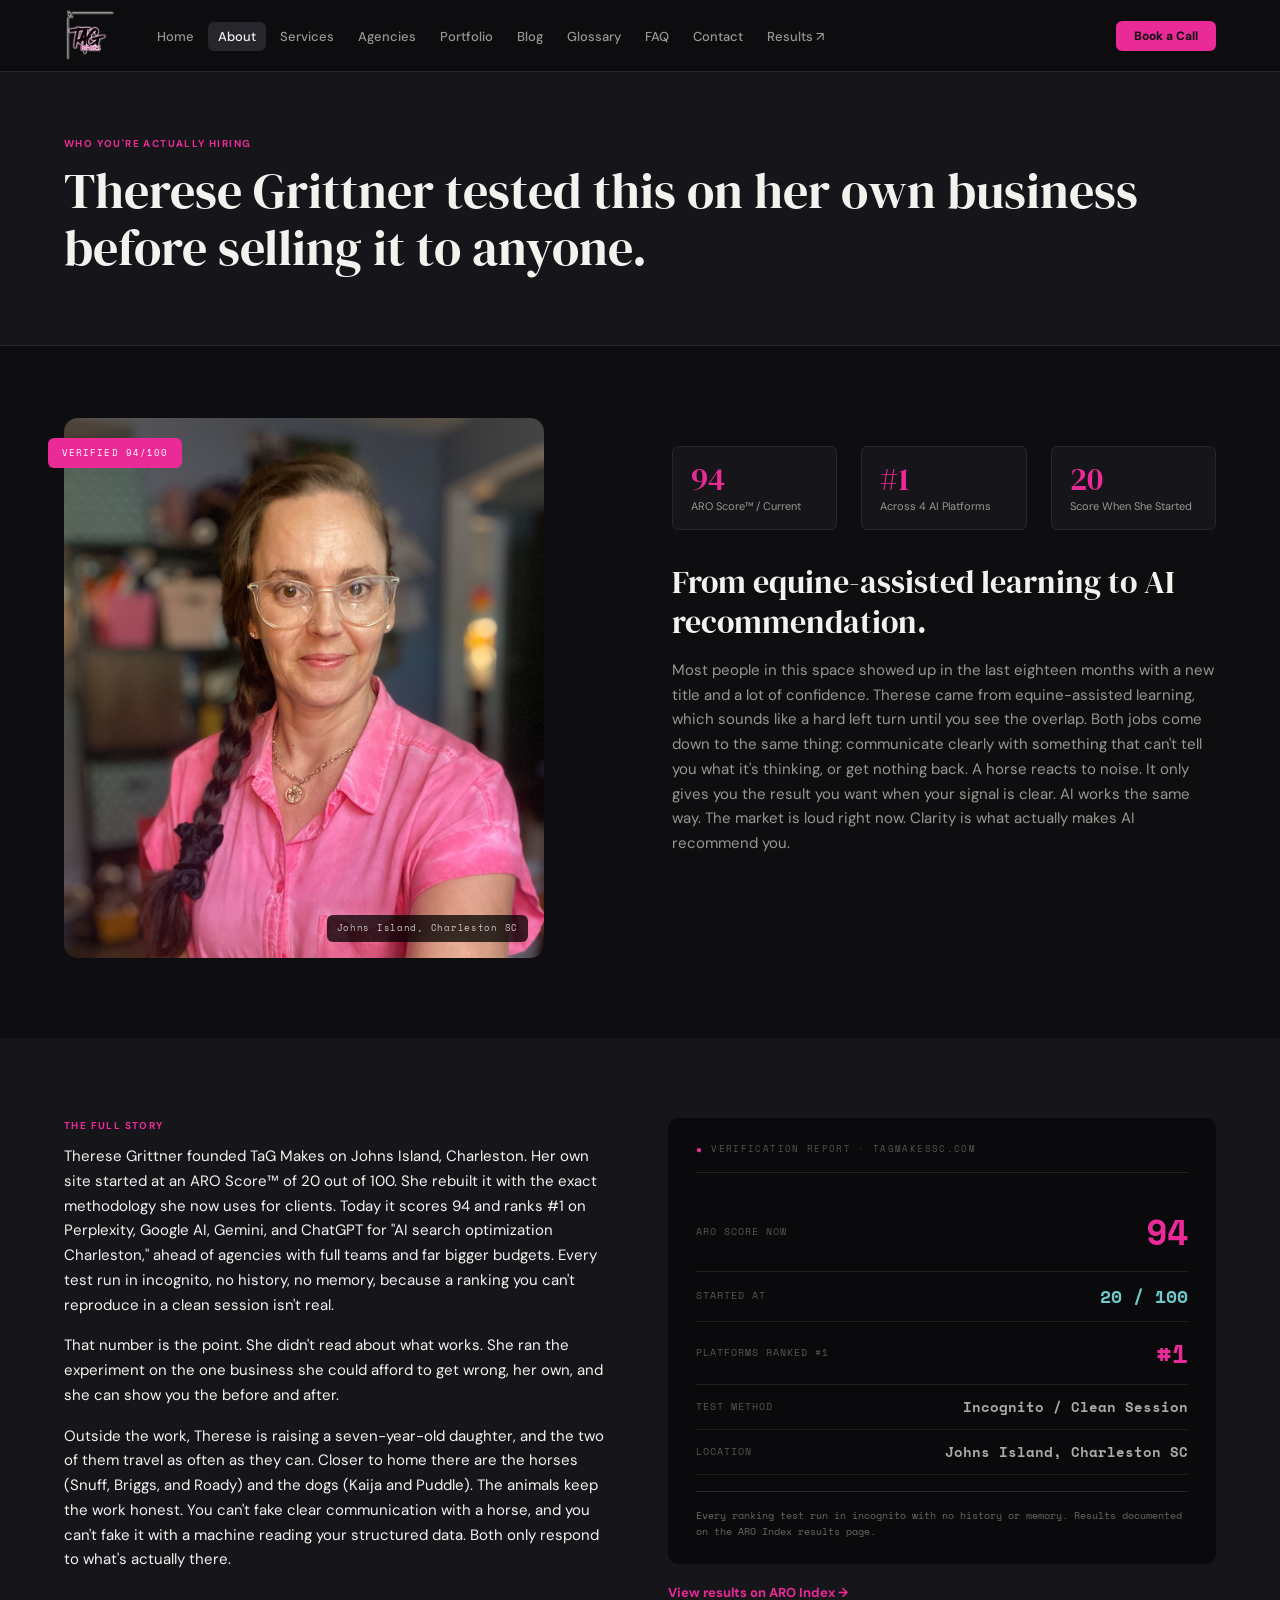
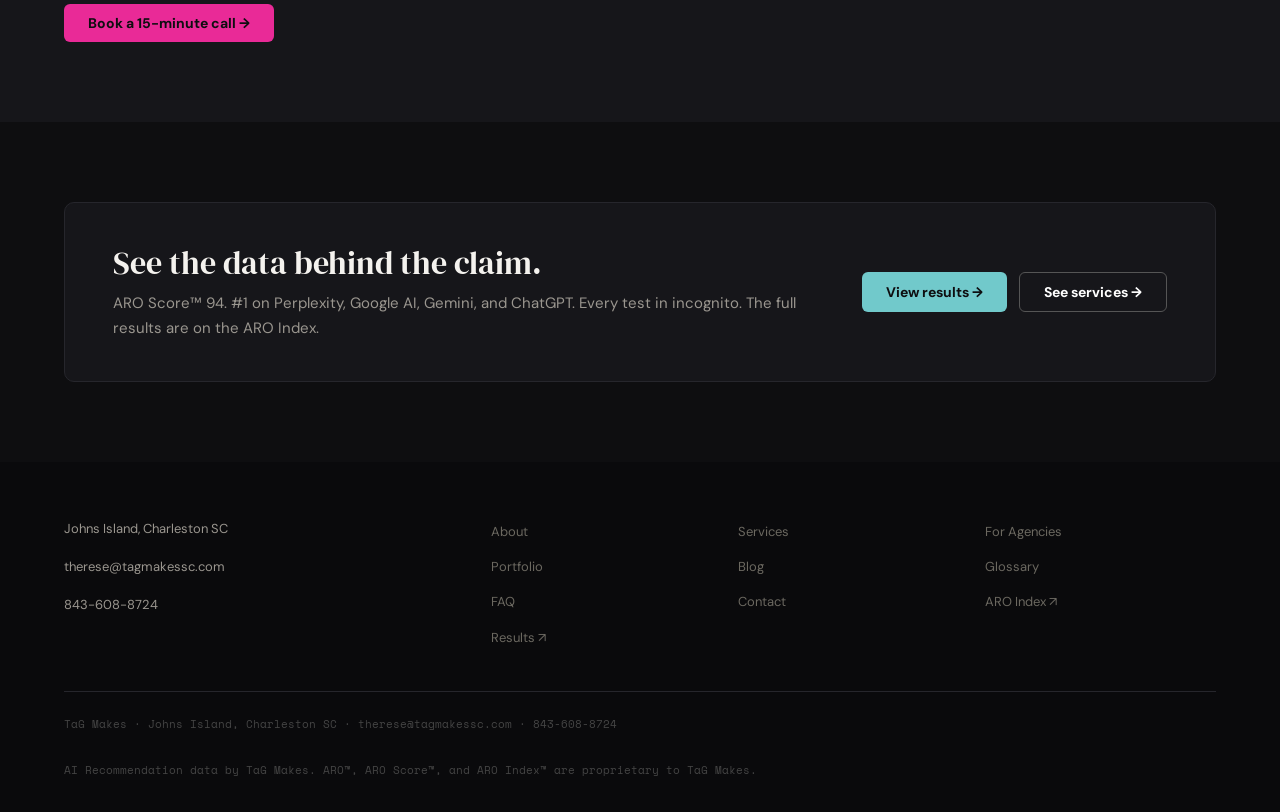
==== commit 953f9e82: "Update schema markup across 4 pages index.html: expand Organization to LocalBusiness+ProfessionalSer" ====
--- a/about.html
+++ b/about.html
@@ -23,42 +23,21 @@
   <meta name="twitter:title" content="About Therese Grittner | TaG Makes">
   <meta name="twitter:description" content="Therese Grittner founded TaG Makes on Johns Island, Charleston. ARO Score 94. #1 AI search optimization.">
 
-  <!-- JSON-LD Schemas -->
+  <!-- JSON-LD Schema -->
   <script type="application/ld+json">
   {
     "@context": "https://schema.org",
-    "@type": "WebPage",
-    "name": "About Therese Grittner | TaG Makes",
+    "@type": "Person",
+    "@id": "https://tagmakessc.com/#therese",
+    "name": "Therese Grittner",
+    "jobTitle": "Founder, AI Recommendation Optimization Specialist",
+    "worksFor": {
+      "@id": "https://tagmakessc.com/#organization"
+    },
     "url": "https://tagmakessc.com/about.html",
-    "author": {
-      "@type": "Person",
-      "name": "Therese Grittner"
-    },
-    "publisher": {
-      "@type": "Organization",
-      "name": "TaG Makes"
-    }
-  }
-  </script>
-  <script type="application/ld+json">
-  {
-    "@context": "https://schema.org",
-    "@type": "LocalBusiness",
-    "name": "TaG Makes",
-    "url": "https://tagmakessc.com",
-    "telephone": "843-608-8724",
-    "email": "therese@tagmakessc.com",
-    "address": {
-      "@type": "PostalAddress",
-      "streetAddress": "Johns Island",
-      "addressLocality": "Charleston",
-      "addressRegion": "SC",
-      "addressCountry": "US"
-    },
-    "founder": {
-      "@type": "Person",
-      "name": "Therese Grittner"
-    }
+    "sameAs": [
+      "https://www.linkedin.com/in/therese-grittner"
+    ]
   }
   </script>
 </head>
--- a/assets/css/styles.css
+++ b/assets/css/styles.css
@@ -575,6 +575,7 @@
 .price-card h3 { font-size: 1rem; font-family: 'DM Sans', sans-serif; font-weight: 700; }
 .price-card p { color: var(--muted); font-size: 13px; line-height: 1.6; }
 .price-card .btn { margin-top: auto; }
+.price-range-note { font-family: 'Space Mono', monospace; font-size: 11px; color: var(--muted); margin: 4px 0 12px; }
 
 /* ===================== DARK CTA BAR ===================== */
 .cta-bar {
@@ -709,6 +710,9 @@
 }
 .footer-brand img { margin-bottom: 14px; }
 .footer-brand p { font-size: 13px; line-height: 1.7; color: #9A968F; }
+.footer-social { display: flex; gap: 16px; margin-top: 12px; }
+.footer-social a { font-size: 13px; color: #6B6860; transition: color 0.15s; }
+.footer-social a:hover { color: #F4F2EE; }
 .footer-links {
   display: grid;
   grid-template-columns: repeat(3, 1fr);
@@ -743,12 +747,25 @@
 }
 .about-photo {
   position: relative;
-}
+  max-width: 480px;
+}
+.about-photo::after {
+  content: '';
+  position: absolute;
+  inset: 0;
+  border-radius: var(--radius-lg);
+  background: radial-gradient(ellipse 100% 60% at 50% 85%, rgba(233,42,151,0.18) 0%, transparent 70%);
+  pointer-events: none;
+  z-index: 1;
+}
+.about-photo-badge { z-index: 2; }
+.about-photo-caption { z-index: 2; }
 .about-photo img {
   border-radius: var(--radius-lg);
   width: 100%;
   object-fit: cover;
   max-height: 540px;
+  object-position: center 15%;
 }
 .about-photo-caption {
   position: absolute;
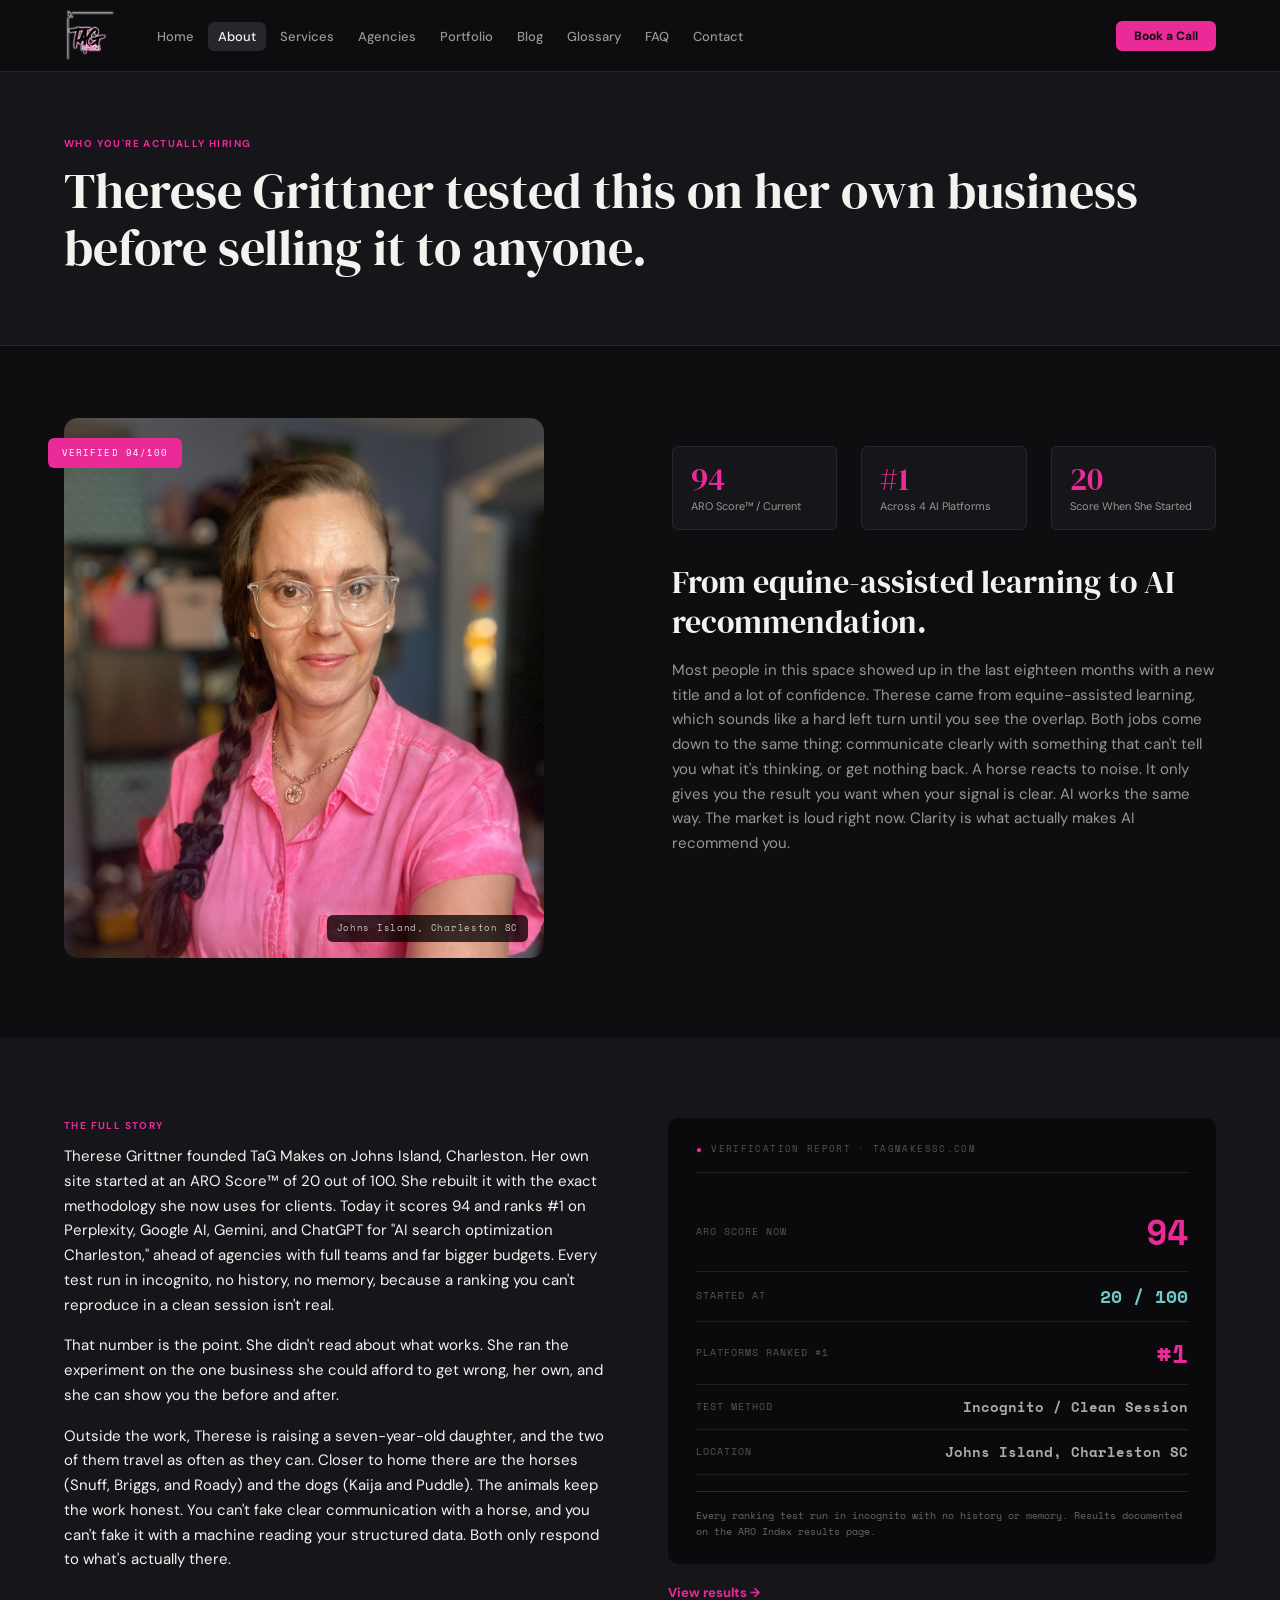
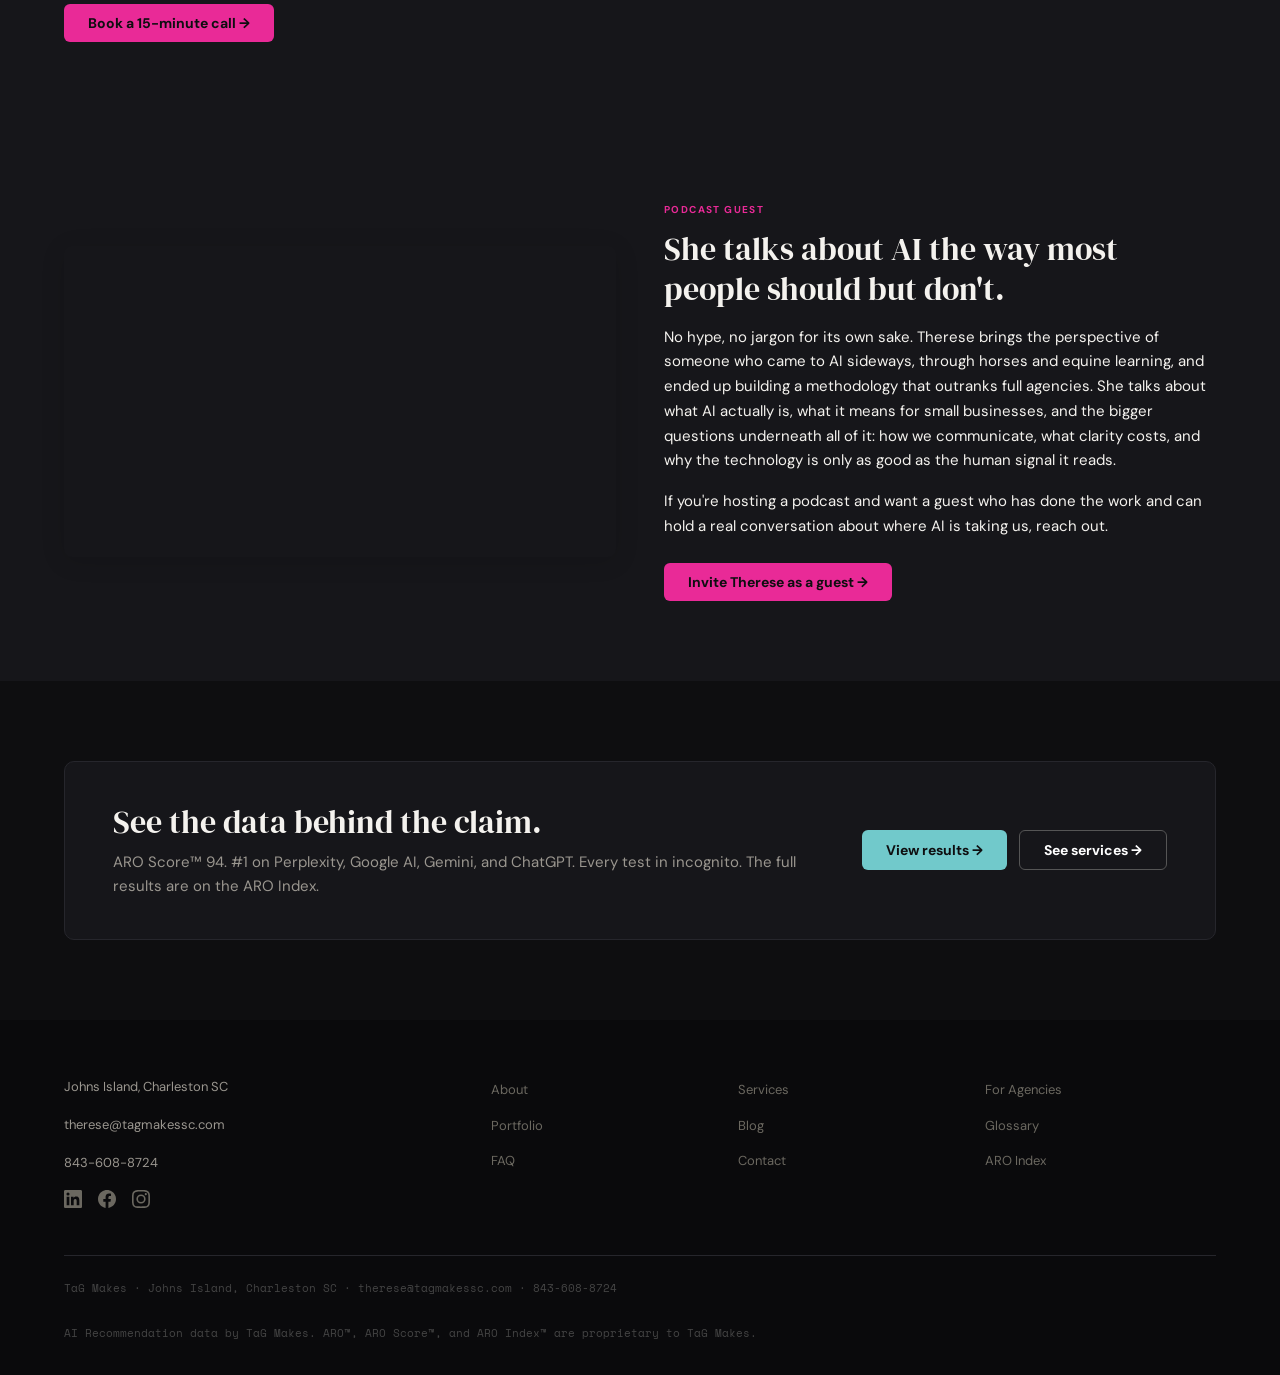
==== commit ecabe986: "Add ARO Index case studies, drop dead /results links (Prompt A) Ported the 4 case studies from aroin" ====
--- a/about.html
+++ b/about.html
@@ -9,7 +9,7 @@
   <link rel="preconnect" href="https://fonts.gstatic.com" crossorigin>
   <link href="https://fonts.googleapis.com/css2?family=DM+Serif+Display&family=DM+Sans:wght@300;400;500;600;700&family=Space+Mono:wght@400;700&display=swap" rel="stylesheet">
   <link rel="stylesheet" href="assets/css/styles.css">
-  <link rel="canonical" href="https://tagmakessc.com/about.html">
+  <link rel="canonical" href="https://tagmakessc.com/about">
   <link rel="icon" type="image/png" sizes="64x64" href="assets/images/favicon-64.png">
   <link rel="icon" type="image/png" sizes="32x32" href="assets/images/favicon-32.png">
   <link rel="apple-touch-icon" href="assets/images/apple-touch-icon.png">
@@ -17,7 +17,7 @@
   <meta property="og:site_name" content="TaG Makes">
   <meta property="og:title" content="About Therese Grittner | TaG Makes">
   <meta property="og:description" content="Therese Grittner founded TaG Makes on Johns Island, Charleston. ARO Score 94. #1 AI search optimization. Tested the method on her own business first.">
-  <meta property="og:url" content="https://tagmakessc.com/about.html">
+  <meta property="og:url" content="https://tagmakessc.com/about">
   <meta property="og:image" content="https://tagmakessc.com/assets/images/logo.png">
   <meta name="twitter:card" content="summary">
   <meta name="twitter:title" content="About Therese Grittner | TaG Makes">
@@ -30,11 +30,31 @@
     "@type": "Person",
     "@id": "https://tagmakessc.com/#therese",
     "name": "Therese Grittner",
+    "description": "Therese Grittner is the founder of TaG Makes and an AI Recommendation Optimization specialist based in Charleston, SC. She developed the ARO methodology, scoring 94/100 on the ARO Score and ranking #1 across ChatGPT, Claude, Perplexity, and Gemini for AI search optimization in Charleston.",
     "jobTitle": "Founder, AI Recommendation Optimization Specialist",
+    "image": {
+      "@type": "ImageObject",
+      "url": "https://tagmakessc.com/assets/images/therese1.jpg"
+    },
     "worksFor": {
       "@id": "https://tagmakessc.com/#organization"
     },
-    "url": "https://tagmakessc.com/about.html",
+    "url": "https://tagmakessc.com/about",
+    "knowsAbout": [
+      "AI Recommendation Optimization",
+      "ARO Score",
+      "AI search optimization",
+      "ChatGPT optimization",
+      "Perplexity optimization",
+      "Gemini optimization",
+      "Claude optimization",
+      "structured data for AI",
+      "GEO",
+      "LLMO",
+      "entity-based SEO",
+      "schema markup",
+      "local business AI visibility"
+    ],
     "sameAs": [
       "https://www.linkedin.com/in/therese-grittner"
     ]
@@ -59,9 +79,7 @@
         <li><a href="blog.html">Blog</a></li>
         <li><a href="glossary.html">Glossary</a></li>
         <li><a href="faq.html">FAQ</a></li>
-        <li><a href="contact.html">Contact</a></li>
-        <li><a href="https://aroindex.com/results" target="_blank" rel="noopener">Results ↗</a></li>
-      </ul>
+        <li><a href="contact.html">Contact</a></li>      </ul>
       <a href="https://calendar.app.google/eHQKyfF2PurXtnoN8" class="btn btn-pink btn-sm nav-cta" target="_blank" rel="noopener">Book a Call</a>
     </div>
   </nav>
@@ -112,7 +130,7 @@
         <div>
           <div class="eyebrow">THE FULL STORY</div>
           <p>Therese Grittner founded TaG Makes on Johns Island, Charleston. Her own site started at an ARO Score™ of 20 out of 100. She rebuilt it with the exact methodology she now uses for clients. Today it scores 94 and ranks #1 on Perplexity, Google AI, Gemini, and ChatGPT for "AI search optimization Charleston," ahead of agencies with full teams and far bigger budgets. Every test run in incognito, no history, no memory, because a ranking you can't reproduce in a clean session isn't real.</p>
-          <p>That number is the point. She didn't read about what works. She ran the experiment on the one business she could afford to get wrong, her own, and she can show you the before and after.</p>
+          <p>That number is the point. She didn't read about what works. She ran the experiment on the one business she could afford to get wrong, her own, and she can show you the <a href="portfolio.html">before and after</a>.</p>
           <p>Outside the work, Therese is raising a seven-year-old daughter, and the two of them travel as often as they can. Closer to home there are the horses (Snuff, Briggs, and Roady) and the dogs (Kaija and Puddle). The animals keep the work honest. You can't fake clear communication with a horse, and you can't fake it with a machine reading your structured data. Both only respond to what's actually there.</p>
           <div class="mt-32">
             <a href="https://calendar.app.google/eHQKyfF2PurXtnoN8" class="btn btn-pink" target="_blank" rel="noopener">Book a 15-minute call →</a>
@@ -144,7 +162,34 @@
             <div class="proof-verified-note">Every ranking test run in incognito with no history or memory. Results documented on the ARO Index results page.</div>
           </div>
           <div class="mt-16">
-            <a href="https://aroindex.com/results" target="_blank" rel="noopener" style="font-size:13px; color:var(--pink); font-weight:700;">View results on ARO Index →</a>
+            <a href="portfolio.html" style="font-size:13px; color:var(--pink); font-weight:700;">View results →</a>
+          </div>
+        </div>
+      </div>
+    </div>
+  </section>
+
+  <!-- PODCAST GUEST -->
+  <section class="section white scroll-reveal">
+    <div class="container">
+      <div class="two-col" style="align-items:center; gap:3rem;">
+        <div style="position:relative; padding-bottom:56.25%; height:0; overflow:hidden; border-radius:8px; box-shadow:0 4px 24px rgba(0,0,0,0.12);">
+          <iframe
+            src="https://www.youtube.com/embed/IGMpV3URTYI"
+            title="Therese Grittner on AI and life"
+            frameborder="0"
+            allow="accelerometer; autoplay; clipboard-write; encrypted-media; gyroscope; picture-in-picture"
+            allowfullscreen
+            style="position:absolute; top:0; left:0; width:100%; height:100%;">
+          </iframe>
+        </div>
+        <div>
+          <div class="eyebrow">PODCAST GUEST</div>
+          <h2>She talks about AI the way most people should but don't.</h2>
+          <p class="mt-16">No hype, no jargon for its own sake. Therese brings the perspective of someone who came to AI sideways, through horses and equine learning, and ended up building a methodology that outranks full agencies. She talks about what AI actually is, what it means for small businesses, and the bigger questions underneath all of it: how we communicate, what clarity costs, and why the technology is only as good as the human signal it reads.</p>
+          <p class="mt-16">If you're hosting a podcast and want a guest who has done the work and can hold a real conversation about where AI is taking us, reach out.</p>
+          <div class="mt-24">
+            <a href="contact.html" class="btn btn-pink">Invite Therese as a guest →</a>
           </div>
         </div>
       </div>
@@ -160,7 +205,7 @@
           <p>ARO Score™ 94. #1 on Perplexity, Google AI, Gemini, and ChatGPT. Every test in incognito. The full results are on the ARO Index.</p>
         </div>
         <div class="cta-bar-actions">
-          <a href="https://aroindex.com/results" class="btn btn-teal" target="_blank" rel="noopener">View results →</a>
+          <a href="portfolio.html" class="btn btn-teal">View results →</a>
           <a href="services.html" class="btn btn-outline" style="color:#fff; border-color:#555;">See services →</a>
         </div>
       </div>
@@ -176,6 +221,11 @@
           <p>Johns Island, Charleston SC</p>
           <p>therese@tagmakessc.com</p>
           <p>843-608-8724</p>
+          <div class="footer-social">
+            <a href="https://www.linkedin.com/in/therese-grittner" target="_blank" rel="noopener" aria-label="LinkedIn"><svg xmlns="http://www.w3.org/2000/svg" width="18" height="18" viewBox="0 0 24 24" fill="currentColor"><path d="M20.447 20.452h-3.554v-5.569c0-1.328-.027-3.037-1.852-3.037-1.853 0-2.136 1.445-2.136 2.939v5.667H9.351V9h3.414v1.561h.046c.477-.9 1.637-1.85 3.37-1.85 3.601 0 4.267 2.37 4.267 5.455v6.286zM5.337 7.433a2.062 2.062 0 01-2.063-2.065 2.064 2.064 0 112.063 2.065zm1.782 13.019H3.555V9h3.564v11.452zM22.225 0H1.771C.792 0 0 .774 0 1.729v20.542C0 23.227.792 24 1.771 24h20.451C23.2 24 24 23.227 24 22.271V1.729C24 .774 23.2 0 22.222 0h.003z"/></svg></a>
+            <a href="https://www.facebook.com/profile.php?id=61569179379015" target="_blank" rel="noopener" aria-label="Facebook"><svg xmlns="http://www.w3.org/2000/svg" width="18" height="18" viewBox="0 0 24 24" fill="currentColor"><path d="M24 12.073c0-6.627-5.373-12-12-12s-12 5.373-12 12c0 5.99 4.388 10.954 10.125 11.854v-8.385H7.078v-3.47h3.047V9.43c0-3.007 1.792-4.669 4.533-4.669 1.312 0 2.686.235 2.686.235v2.953H15.83c-1.491 0-1.956.925-1.956 1.874v2.25h3.328l-.532 3.47h-2.796v8.385C19.612 23.027 24 18.062 24 12.073z"/></svg></a>
+            <a href="https://www.instagram.com/tagmakes_it/" target="_blank" rel="noopener" aria-label="Instagram"><svg xmlns="http://www.w3.org/2000/svg" width="18" height="18" viewBox="0 0 24 24" fill="currentColor"><path d="M12 2.163c3.204 0 3.584.012 4.85.07 3.252.148 4.771 1.691 4.919 4.919.058 1.265.069 1.645.069 4.849 0 3.205-.012 3.584-.069 4.849-.149 3.225-1.664 4.771-4.919 4.919-1.266.058-1.644.07-4.85.07-3.204 0-3.584-.012-4.849-.07-3.26-.149-4.771-1.699-4.919-4.92-.058-1.265-.07-1.644-.07-4.849 0-3.204.013-3.583.07-4.849.149-3.227 1.664-4.771 4.919-4.919 1.266-.057 1.645-.069 4.849-.069zM12 0C8.741 0 8.333.014 7.053.072 2.695.272.273 2.69.073 7.052.014 8.333 0 8.741 0 12c0 3.259.014 3.668.072 4.948.2 4.358 2.618 6.78 6.98 6.98C8.333 23.986 8.741 24 12 24c3.259 0 3.668-.014 4.948-.072 4.354-.2 6.782-2.618 6.979-6.98.059-1.28.073-1.689.073-4.948 0-3.259-.014-3.667-.072-4.947-.196-4.354-2.617-6.78-6.979-6.98C15.668.014 15.259 0 12 0zm0 5.838a6.162 6.162 0 100 12.324 6.162 6.162 0 000-12.324zM12 16a4 4 0 110-8 4 4 0 010 8zm6.406-11.845a1.44 1.44 0 100 2.881 1.44 1.44 0 000-2.881z"/></svg></a>
+          </div>
         </div>
         <div class="footer-links">
           <a href="about.html">About</a>
@@ -186,8 +236,7 @@
           <a href="glossary.html">Glossary</a>
           <a href="faq.html">FAQ</a>
           <a href="contact.html">Contact</a>
-          <a href="https://aroindex.com" target="_blank" rel="noopener">ARO Index ↗</a>
-          <a href="https://aroindex.com/results" target="_blank" rel="noopener">Results ↗</a>
+          <a href="https://aroindex.com" target="_blank" rel="noopener">ARO Index</a>
         </div>
       </div>
       <div class="footer-bottom">
--- a/assets/css/styles.css
+++ b/assets/css/styles.css
@@ -713,6 +713,18 @@
 .footer-social { display: flex; gap: 16px; margin-top: 12px; }
 .footer-social a { font-size: 13px; color: #6B6860; transition: color 0.15s; }
 .footer-social a:hover { color: #F4F2EE; }
+
+.testimonials-grid {
+  display: grid;
+  grid-template-columns: repeat(2, 1fr);
+  gap: 24px;
+  margin-top: 32px;
+}
+.testimonial-card { display: flex; flex-direction: column; gap: 12px; }
+.testimonial-stars { color: var(--pink); font-size: 15px; letter-spacing: 3px; }
+.testimonial-text { font-size: 15px; line-height: 1.75; color: var(--text-primary); flex: 1; }
+.testimonial-author { font-weight: 600; font-size: 14px; color: var(--text-primary); }
+.testimonial-source { font-size: 12px; color: var(--muted); font-family: 'Space Mono', monospace; }
 .footer-links {
   display: grid;
   grid-template-columns: repeat(3, 1fr);
@@ -1060,6 +1072,7 @@
   .three-col { grid-template-columns: 1fr; }
   .four-col  { grid-template-columns: 1fr 1fr; }
   .pricing-grid { grid-template-columns: 1fr; }
+  .testimonials-grid { grid-template-columns: 1fr; }
   .hero { padding: 48px 0 56px; }
   .hero-split-left h1 { font-size: 1.75rem; }
   .score-big { font-size: 1.8rem; }
@@ -1130,17 +1143,17 @@
 .portfolio-score-sub { font-family: 'Space Mono', monospace; font-size: 10px; color: var(--text-muted); text-transform: uppercase; letter-spacing: 0.08em; margin-top: 4px; }
 .portfolio-models { font-family: 'Space Mono', monospace; font-size: 11px; color: var(--teal); margin-top: 8px; white-space: nowrap; }
 
-/* Story card (no score — full-width layout) */
-.portfolio-card.story-card { grid-template-columns: 1fr; gap: 28px; }
-.story-card-top { display: flex; justify-content: space-between; align-items: flex-start; gap: 24px; flex-wrap: wrap; }
+/* Story card — 2-column: content left, screenshot right */
+.portfolio-card.story-card { grid-template-columns: 1.3fr 1fr; gap: 36px; align-items: center; }
+.story-card-top { display: flex; justify-content: space-between; align-items: flex-start; gap: 24px; }
 .no-score-badge { font-family: 'Space Mono', monospace; font-size: 9px; color: var(--teal); border: 1px solid var(--teal); border-radius: 4px; padding: 3px 10px; white-space: nowrap; text-transform: uppercase; letter-spacing: 0.1em; flex-shrink: 0; margin-top: 4px; }
-.story-screenshots { display: grid; grid-template-columns: 1fr 1fr; gap: 20px; }
+.story-screenshots { display: grid; grid-template-columns: 1fr; gap: 12px; }
 .screenshot-wrap { position: relative; }
 .screenshot-label { font-family: 'Space Mono', monospace; font-size: 9px; text-transform: uppercase; letter-spacing: 0.12em; color: var(--text-muted); margin-bottom: 8px; }
 .screenshot-label.after { color: var(--pink); }
-.screenshot-wrap img { width: 100%; border-radius: var(--radius-sm); border: 1px solid var(--border); display: block; }
-.screenshot-wrap.preview img { max-height: 180px; object-fit: cover; object-position: top; }
-@media (max-width: 600px) { .story-screenshots { grid-template-columns: 1fr; } }
+.screenshot-wrap img { width: 100%; border-radius: var(--radius-sm); border: 1px solid var(--border); display: block; max-height: 320px; object-fit: cover; object-position: top; }
+@media (max-width: 768px) { .portfolio-card.story-card { grid-template-columns: 1fr; } }
+.before-after .screenshot-wrap img { height: 180px; max-height: 180px; }
 
 /* ===================== BLOG PAGE ===================== */
 .blog-grid { display: grid; grid-template-columns: repeat(auto-fill, minmax(320px, 1fr)); gap: 24px; }
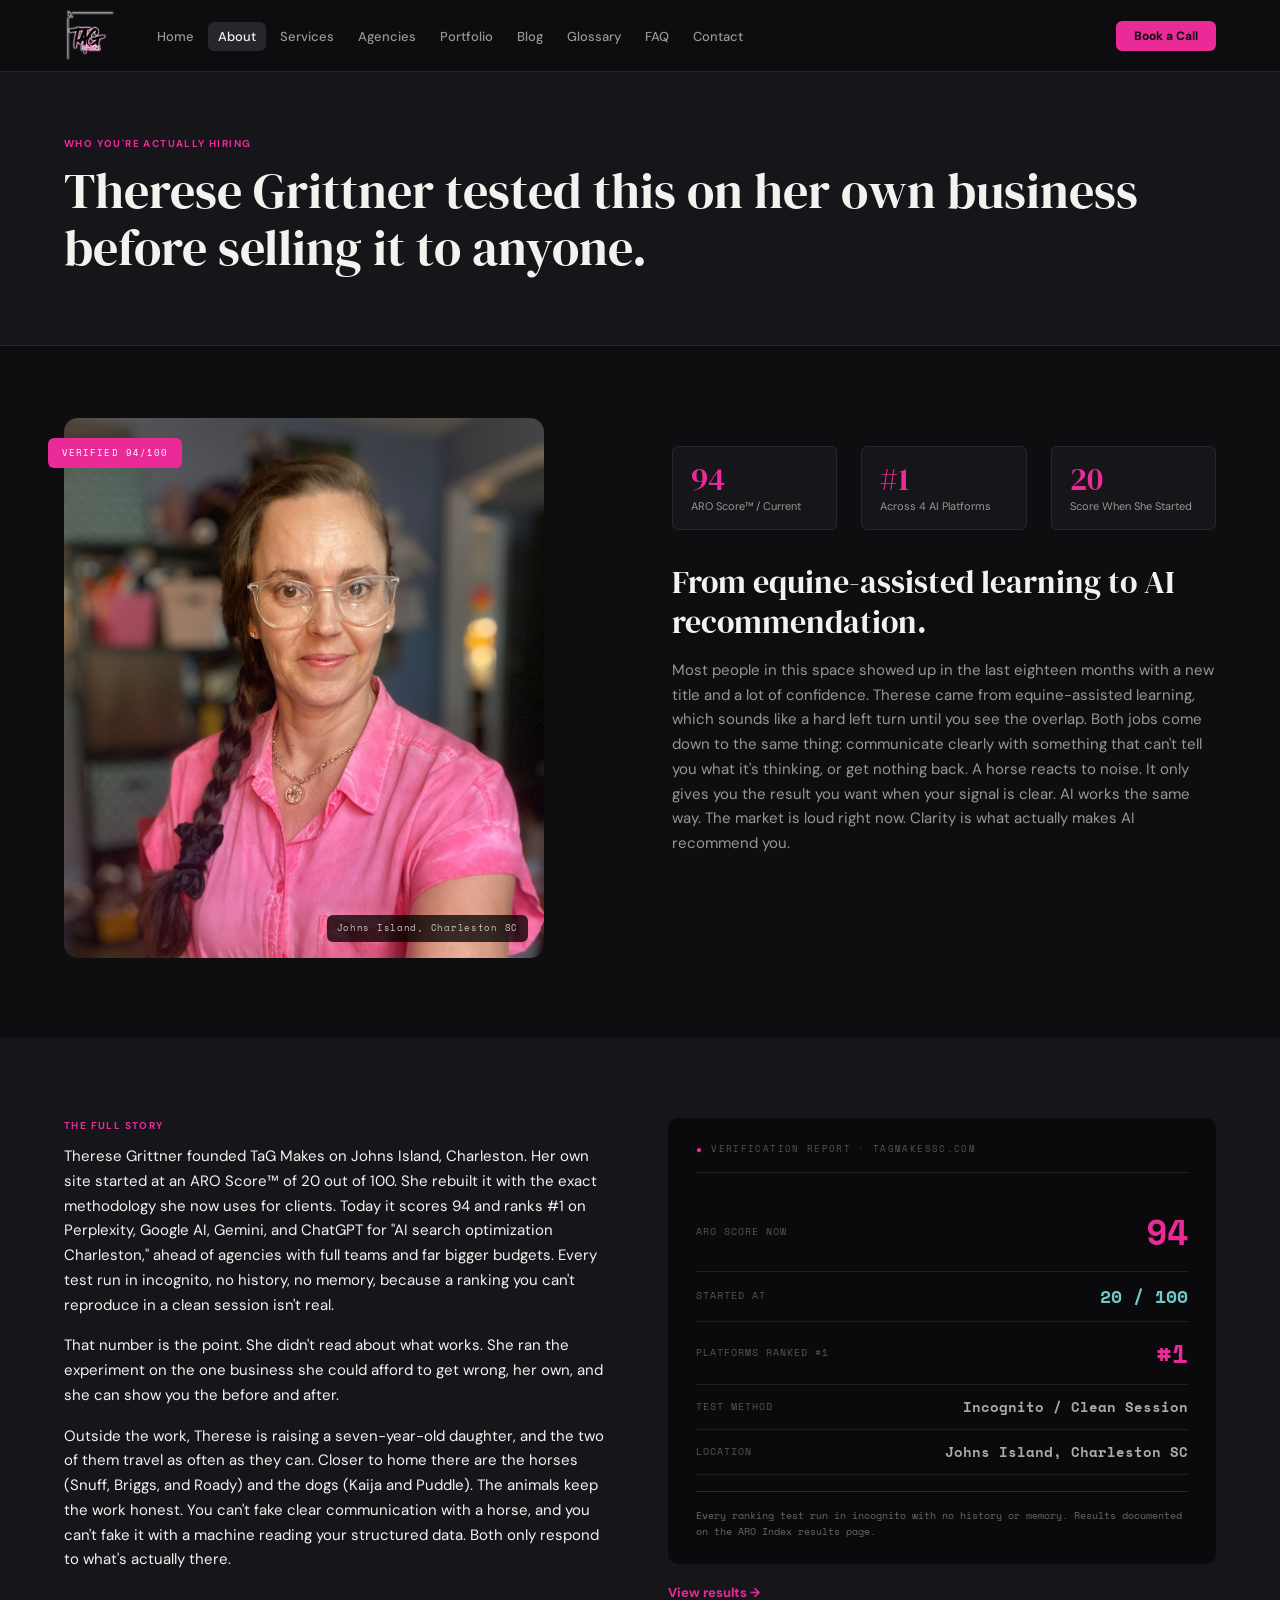
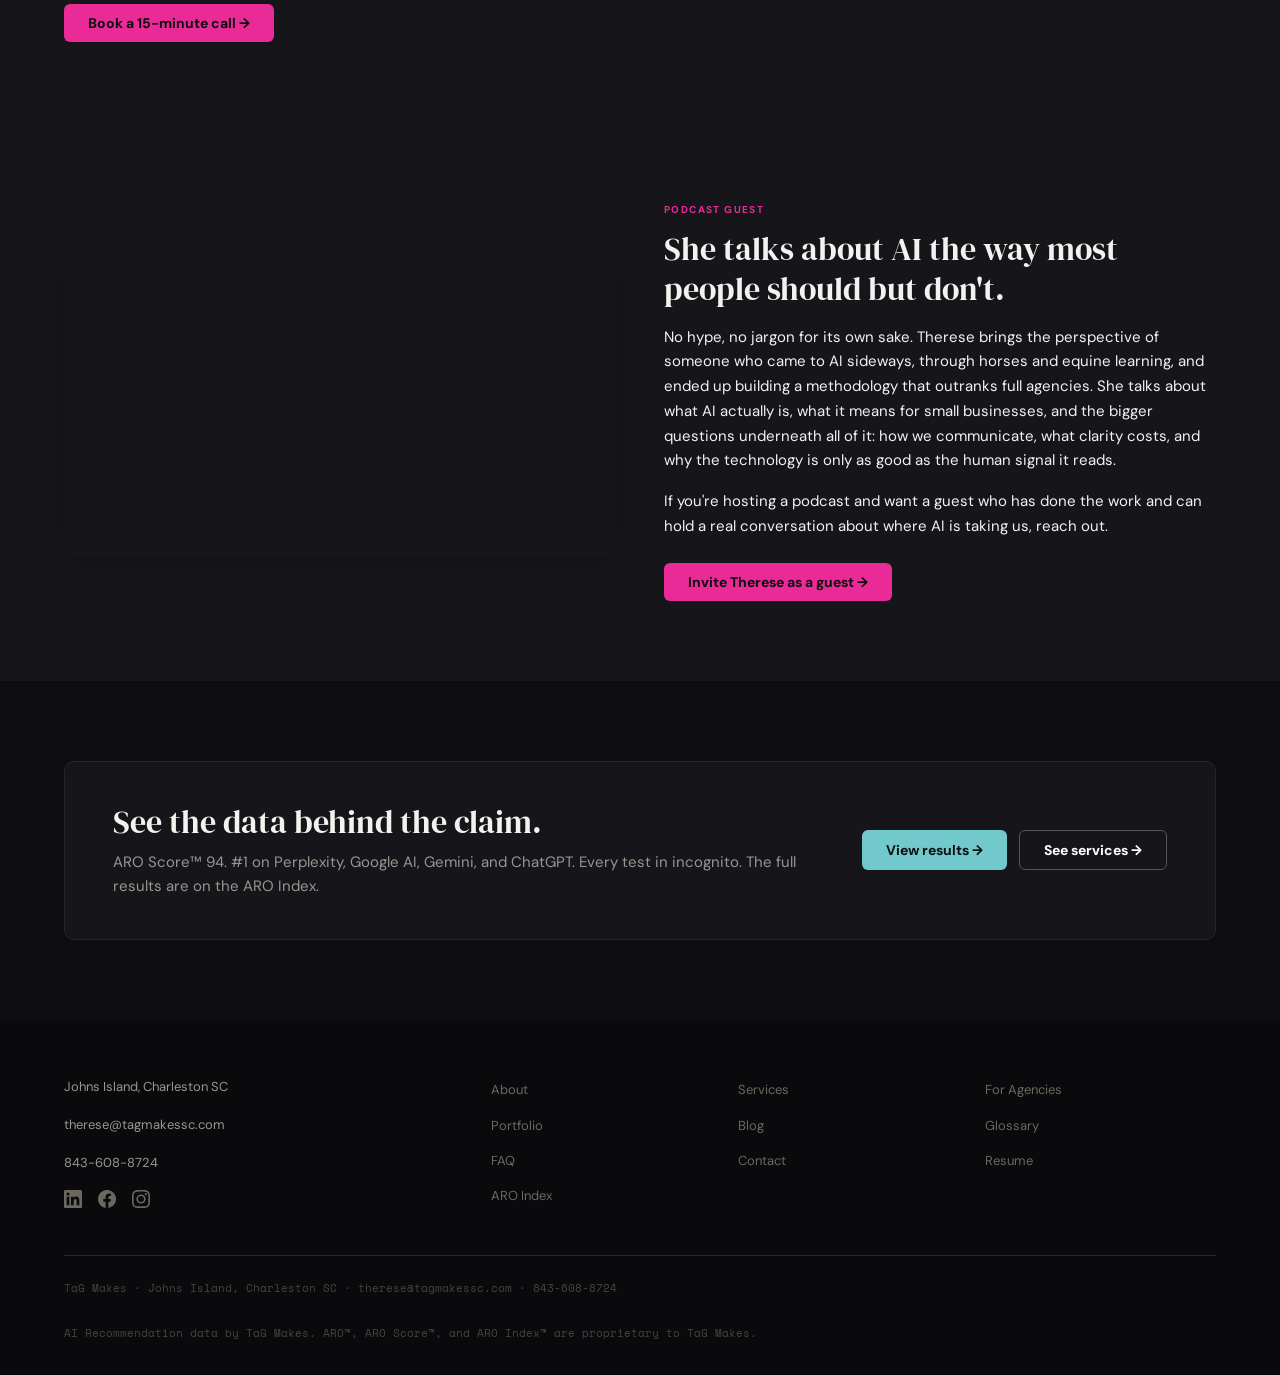
==== commit 36e1dc7c: "Add resume page: Person/ProfilePage schema, 2-page PDF export, portfolio entries for MAEVYN and TIME" ====
--- a/about.html
+++ b/about.html
@@ -236,6 +236,7 @@
           <a href="glossary.html">Glossary</a>
           <a href="faq.html">FAQ</a>
           <a href="contact.html">Contact</a>
+          <a href="resume.html">Resume</a>
           <a href="https://aroindex.com" target="_blank" rel="noopener">ARO Index</a>
         </div>
       </div>
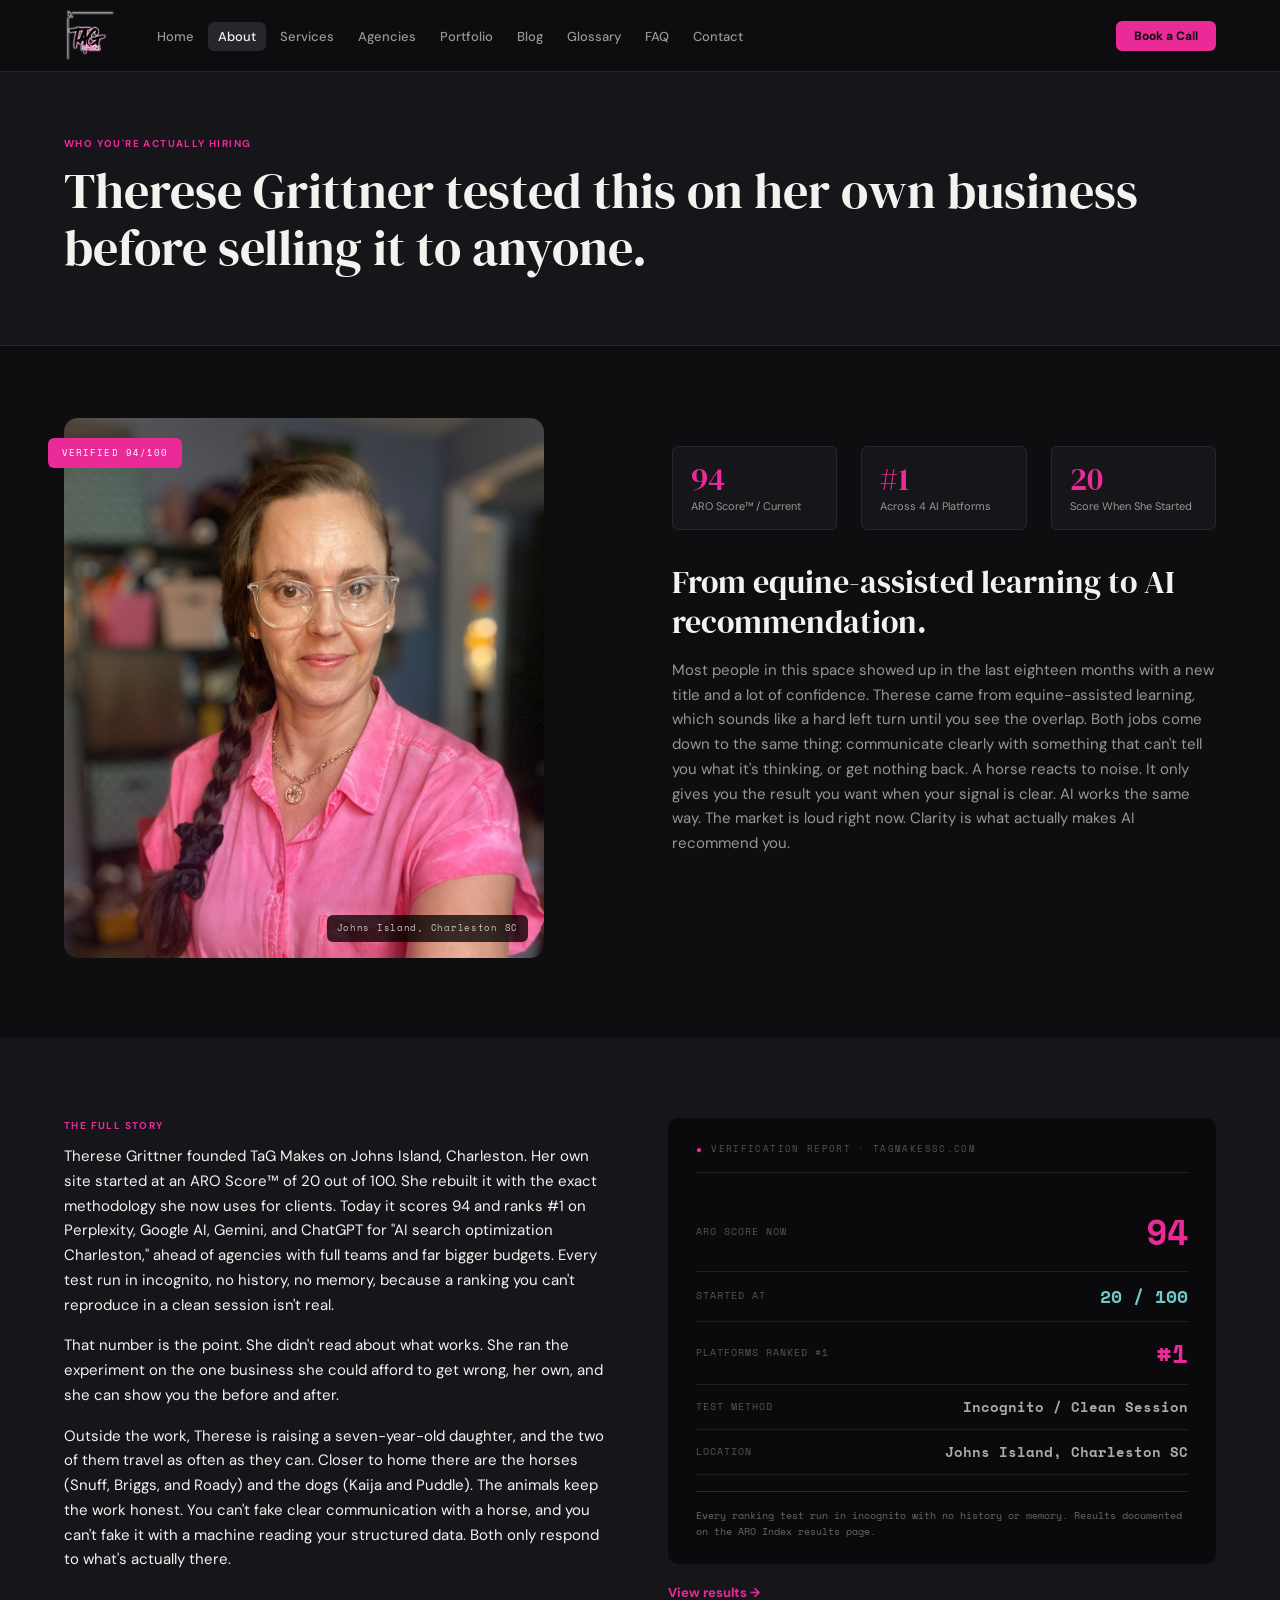
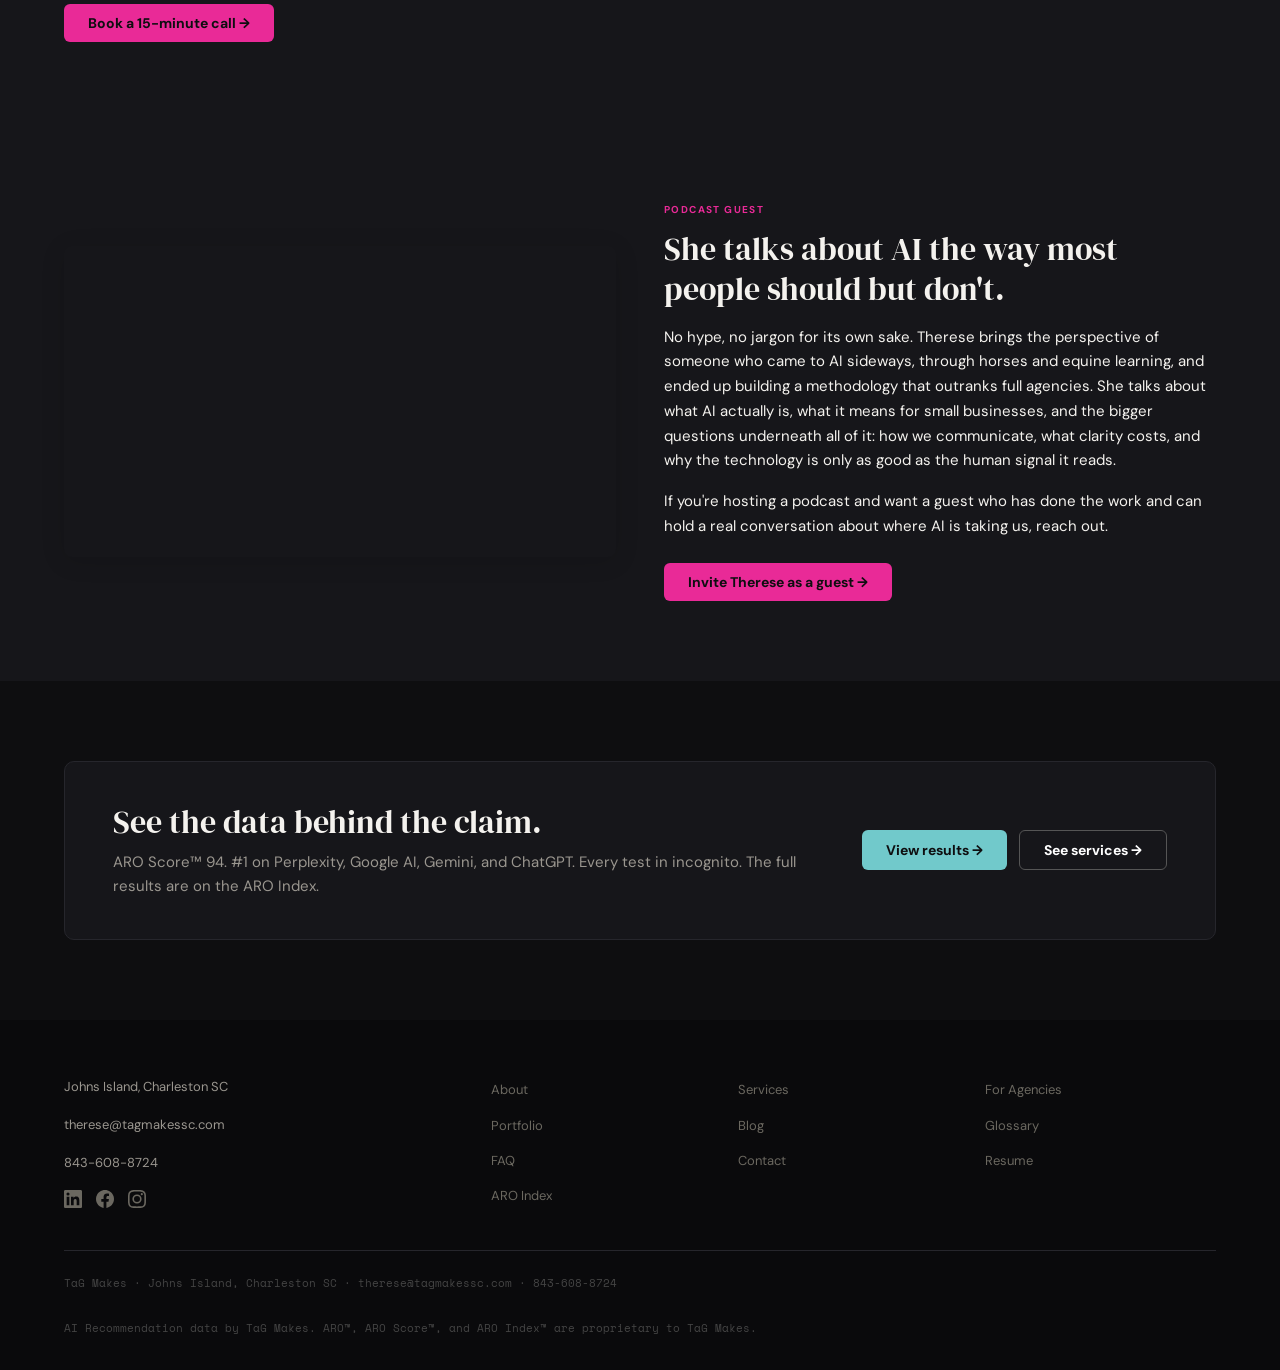
==== commit 4e7a0bc4: "Cache-bust main.js sitewide main.js is served with a 4-hour max-age and the script tag had no versio" ====
--- a/about.html
+++ b/about.html
@@ -247,6 +247,6 @@
     </div>
   </footer>
 
-  <script src="assets/js/main.js"></script>
+  <script src="assets/js/main.js?v=20260917"></script>
 </body>
 </html>
--- a/assets/css/styles.css
+++ b/assets/css/styles.css
@@ -710,9 +710,10 @@
 }
 .footer-brand img { margin-bottom: 14px; }
 .footer-brand p { font-size: 13px; line-height: 1.7; color: #9A968F; }
-.footer-social { display: flex; gap: 16px; margin-top: 12px; }
-.footer-social a { font-size: 13px; color: #6B6860; transition: color 0.15s; }
+.footer-social { display: flex; gap: 14px; margin-top: 12px; align-items: center; }
+.footer-social a { display: flex; align-items: center; color: #6B6860; transition: color 0.15s; }
 .footer-social a:hover { color: #F4F2EE; }
+.footer-social svg { display: block; }
 
 .testimonials-grid {
   display: grid;
@@ -1000,8 +1001,22 @@
   margin-left: 2px;
 }
 
+/* Scroll reveal: class-driven so the settled state is transform: none in
+   the rule itself — no inline transform left lingering to trap absolutely-
+   positioned overlay content (e.g. expandable cards) in a stacking context. */
+.reveal-init {
+  opacity: 0;
+  transform: translateY(36px);
+  transition: opacity 0.6s cubic-bezier(0.16, 1, 0.3, 1), transform 0.6s cubic-bezier(0.16, 1, 0.3, 1);
+}
+.reveal-init.reveal-visible {
+  opacity: 1;
+  transform: none;
+}
+
 @media (prefers-reduced-motion: reduce) {
   .scroll-reveal-el { opacity: 1 !important; transform: none !important; transition: none !important; }
+  .reveal-init { opacity: 1 !important; transform: none !important; transition: none !important; }
   .fade-up { animation: none; }
 }
 
